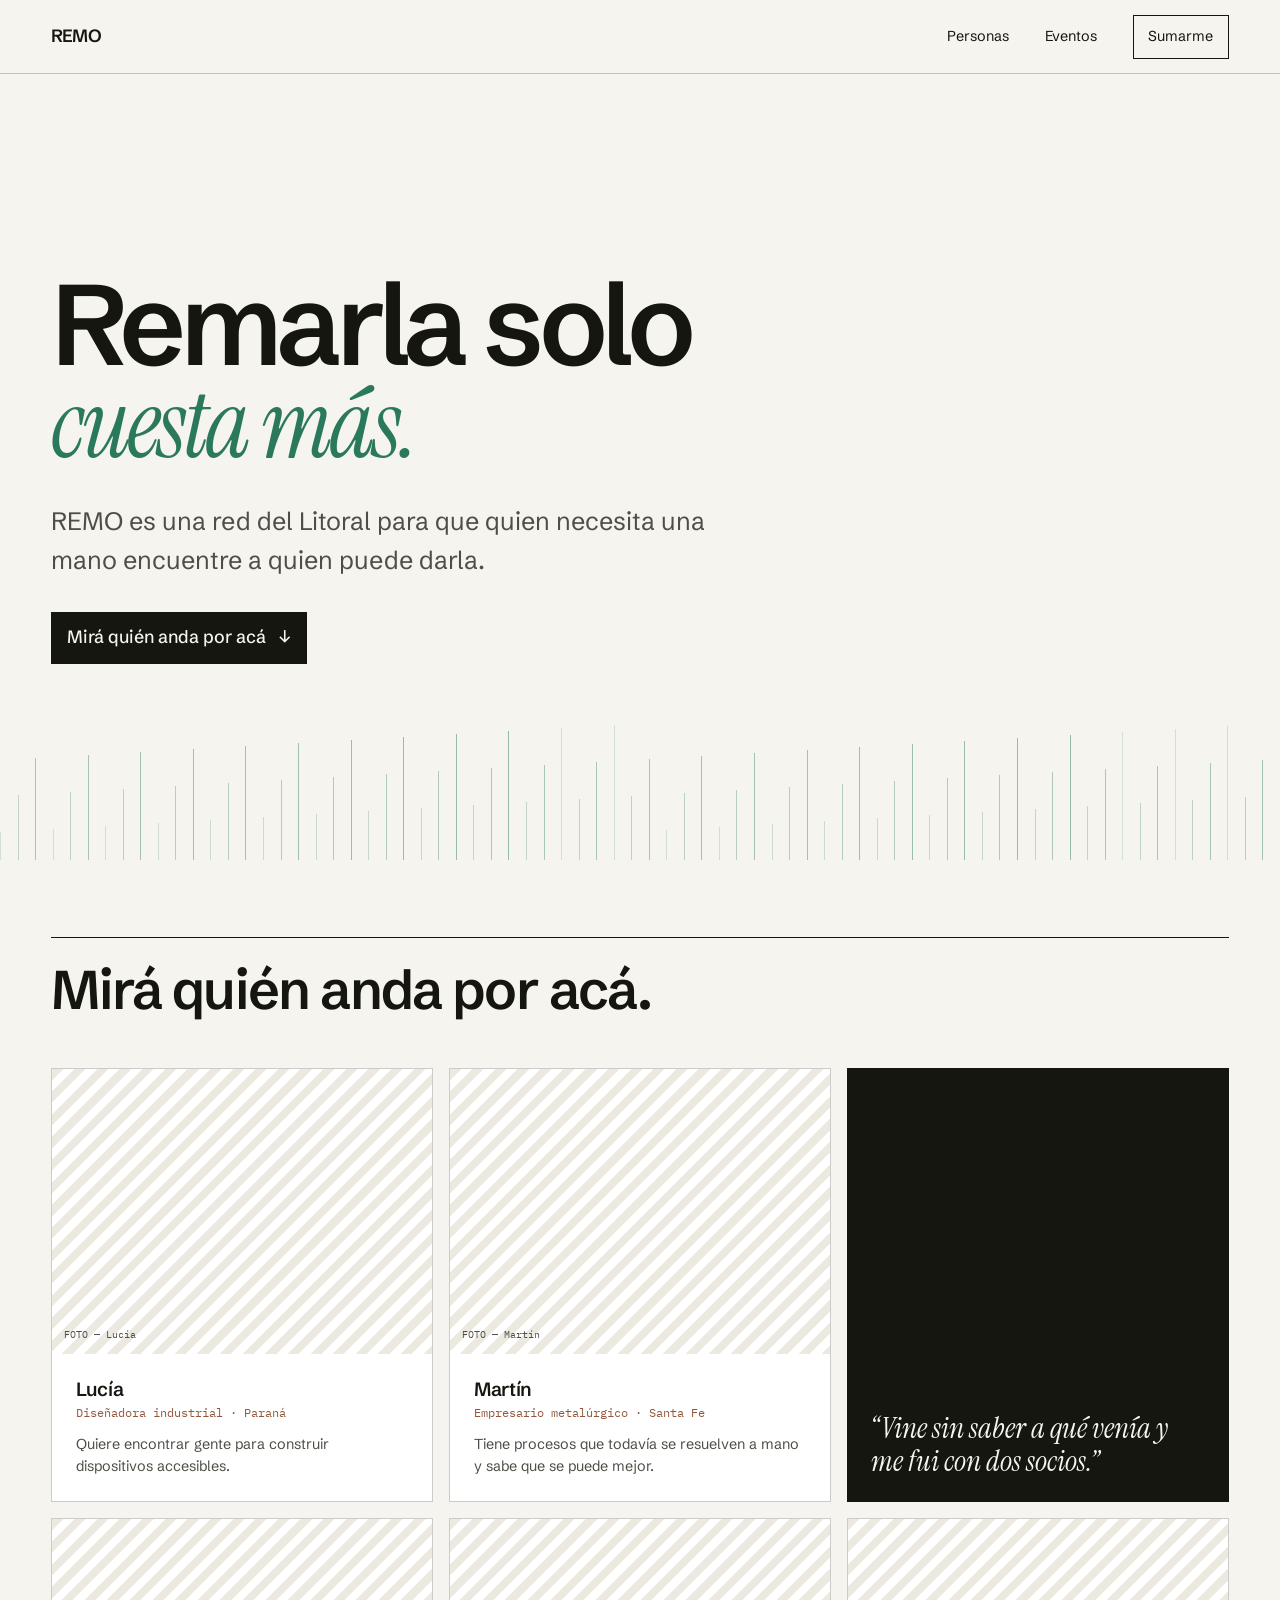
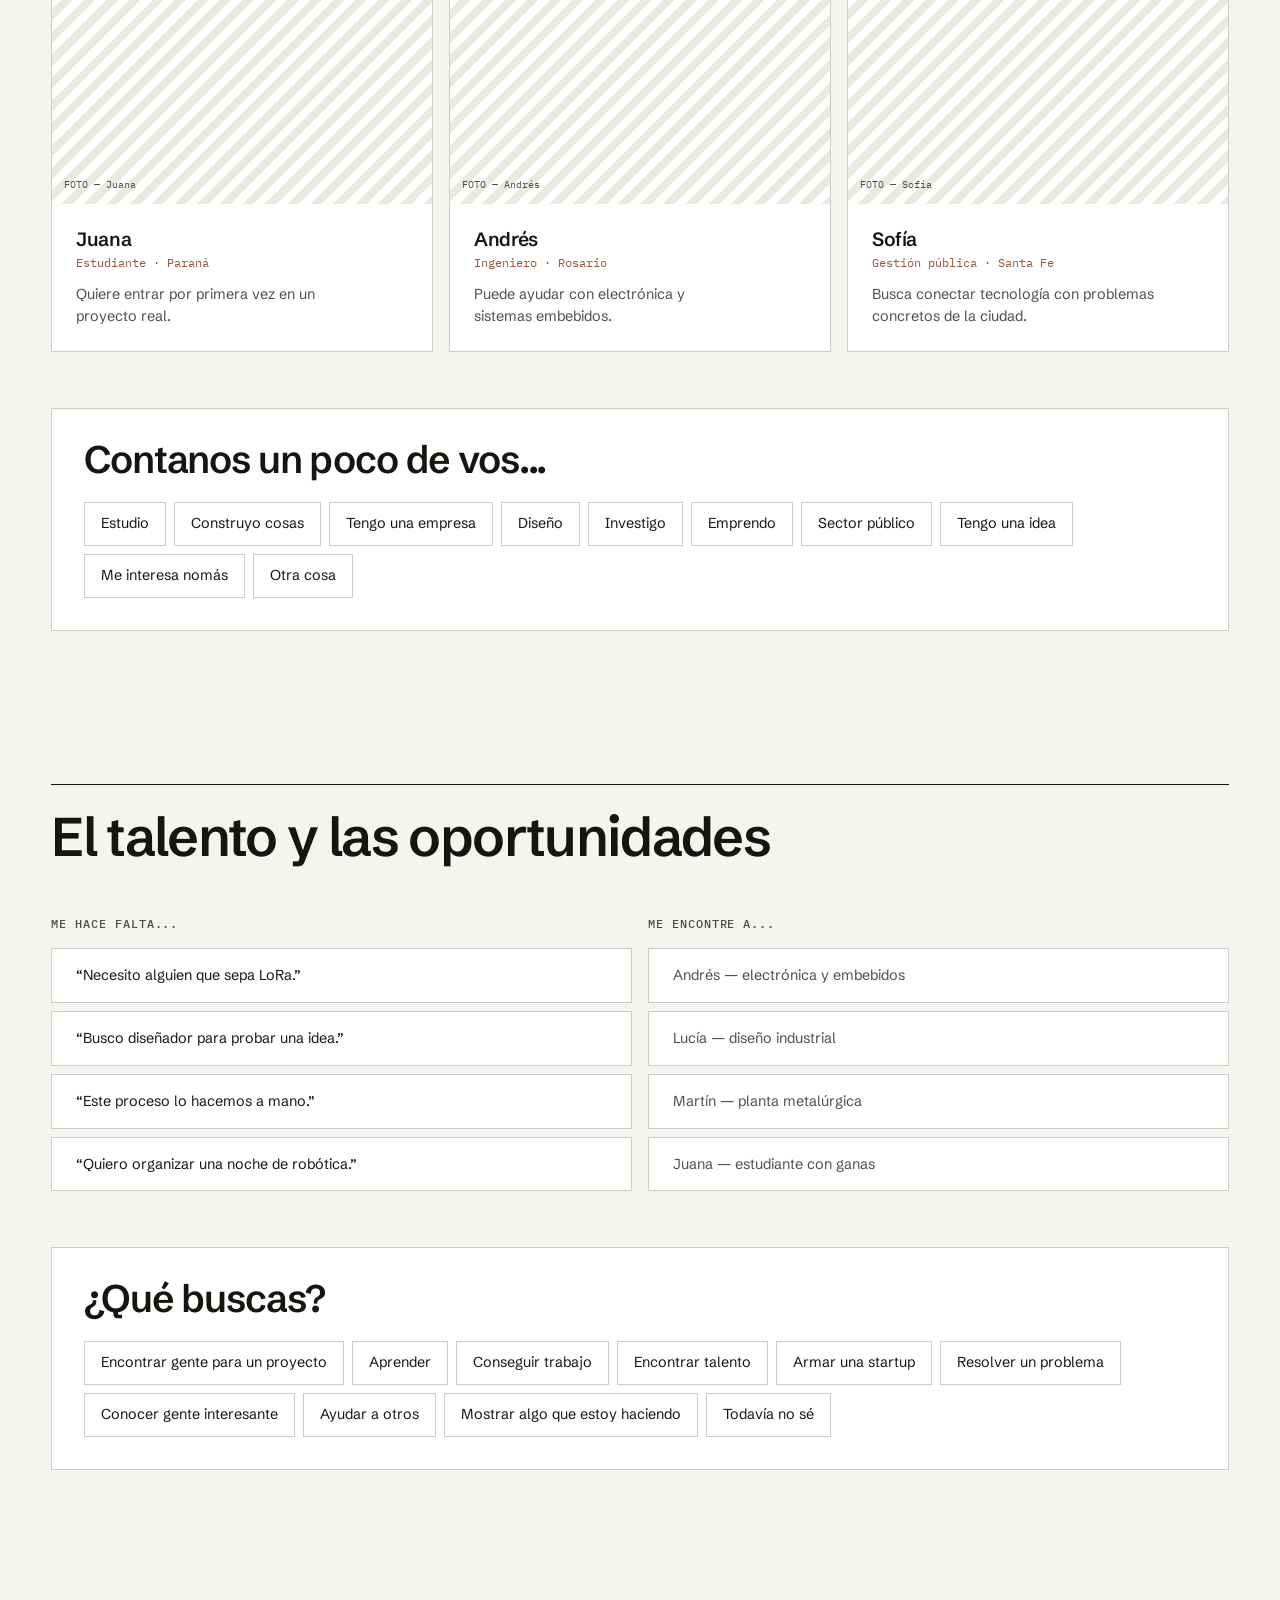
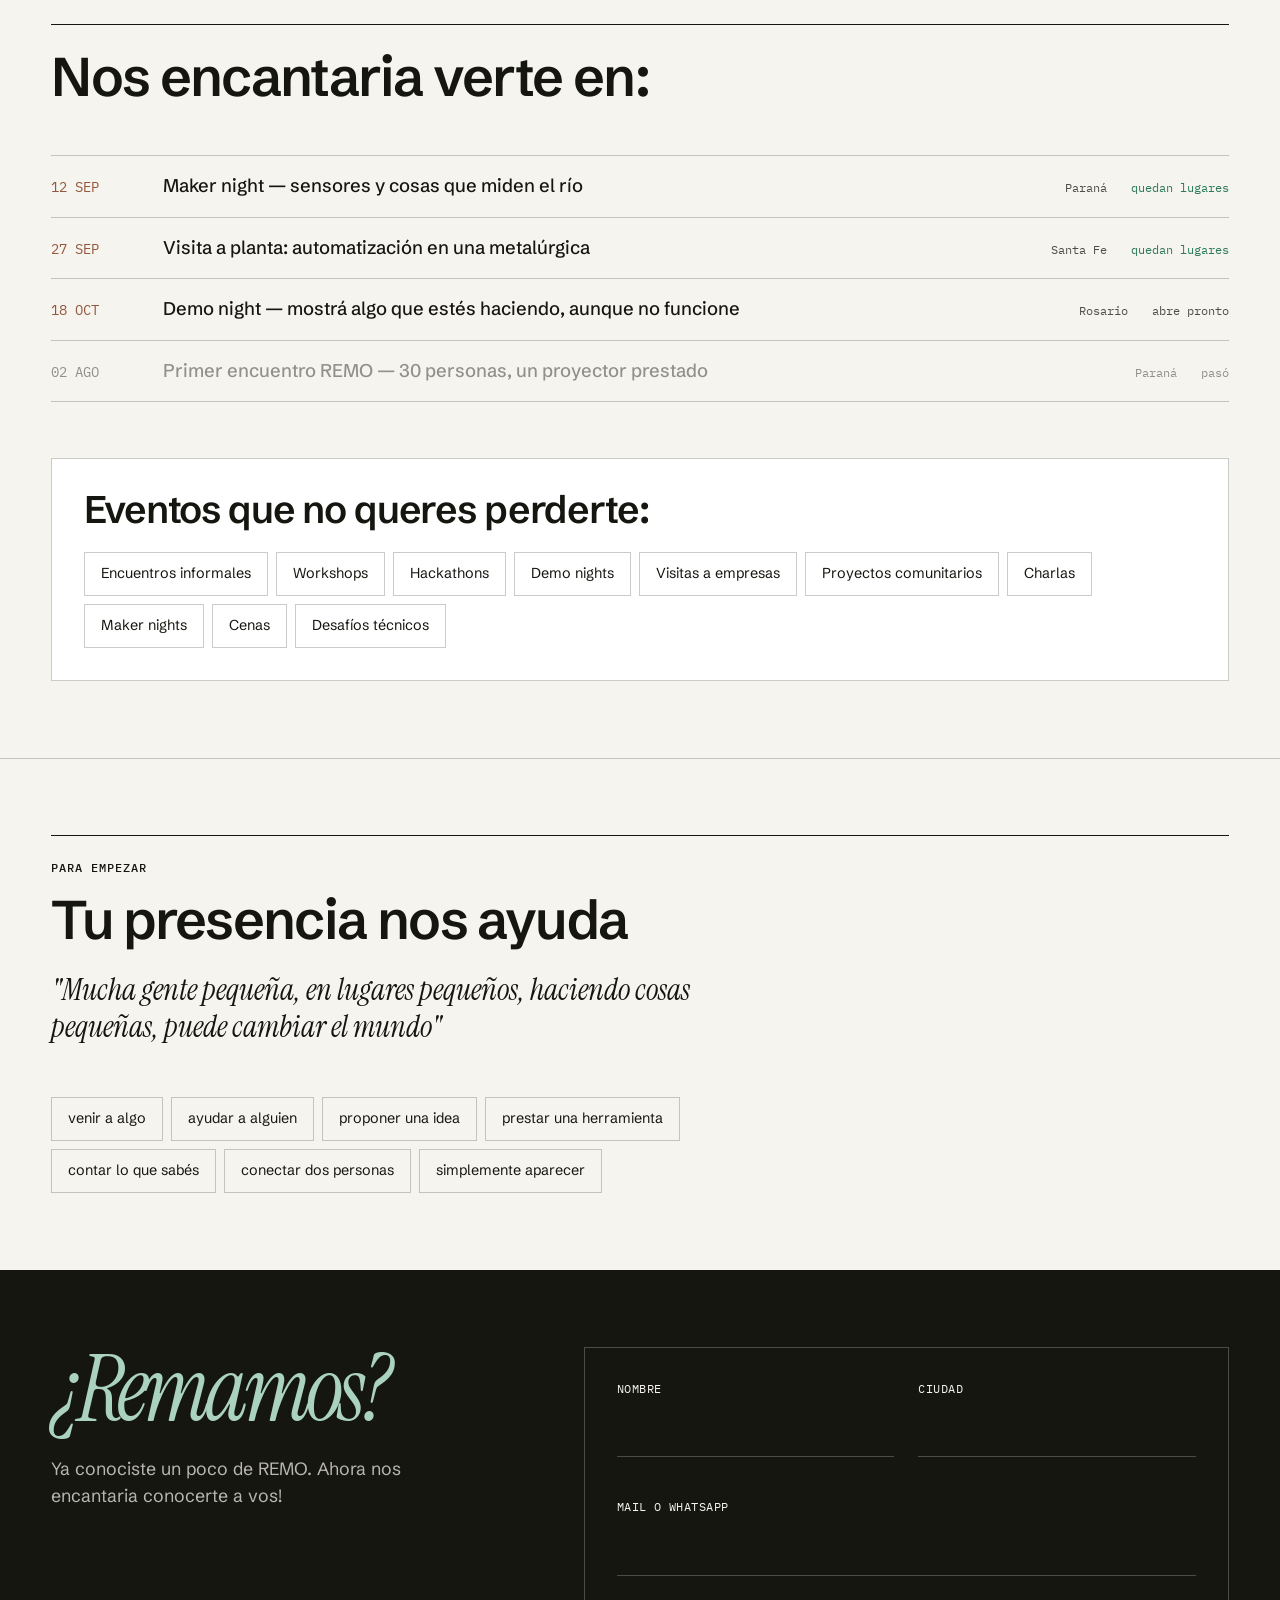
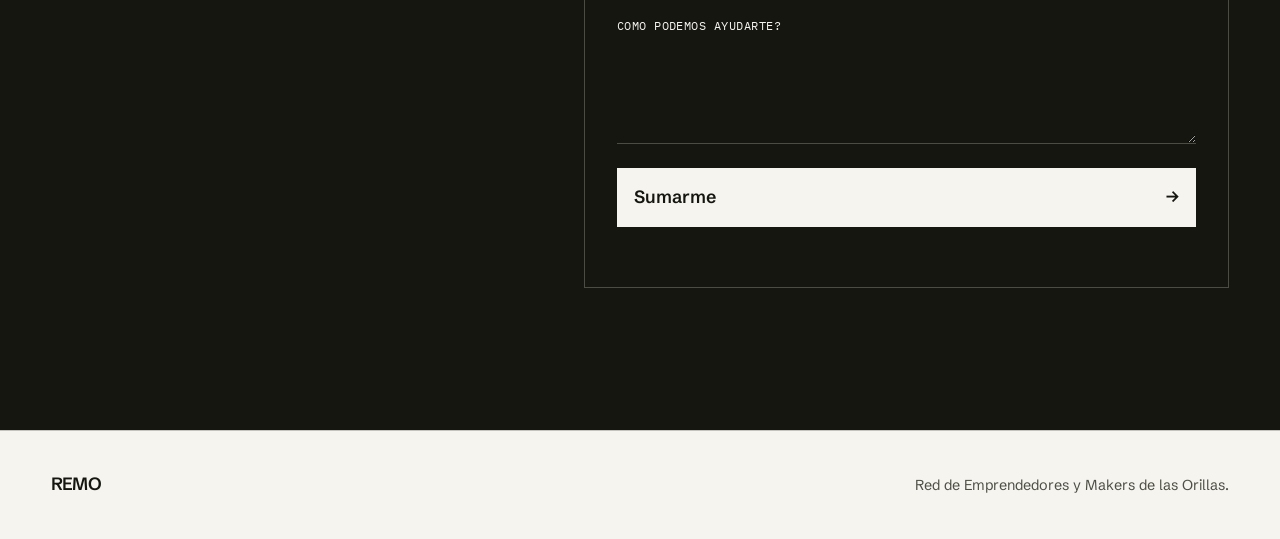
==== index.html @ 34d1a9e5 "Initial commit" ====
<!doctype html>
<html lang="es">
  <head>
    <meta charset="UTF-8" />
    <meta name="viewport" content="width=device-width, initial-scale=1.0" />
    <meta
      name="description"
      content="REMO es una red del Litoral para que quien necesita una mano encuentre a quien puede darla."
    />
    <meta name="theme-color" content="#f6f4ef" />
    <title>REMO — Red de Emprendedores y Makers de las Orillas</title>
    <link rel="icon" href="data:image/svg+xml,%3Csvg xmlns='http://www.w3.org/2000/svg' viewBox='0 0 64 64'%3E%3Crect width='64' height='64' fill='%2315160f'/%3E%3Cpath d='M18 49V15h15c9 0 14 5 14 13 0 6-3 10-8 12l9 9H37l-8-8h-2v8H18Zm9-17h6c3 0 5-2 5-5s-2-4-5-4h-6v9Z' fill='%23f6f4ef'/%3E%3C/svg%3E" />
    <link rel="preconnect" href="https://fonts.googleapis.com" />
    <link rel="preconnect" href="https://fonts.gstatic.com" crossorigin />
    <link
      href="https://fonts.googleapis.com/css2?family=IBM+Plex+Mono:wght@400;500&family=Instrument+Serif:ital@0;1&family=Schibsted+Grotesk:wght@400;500;600&display=swap"
      rel="stylesheet"
    />
    <link rel="stylesheet" href="assets/css/tokens.css" />
    <link rel="stylesheet" href="assets/css/base.css" />
    <link rel="stylesheet" href="assets/css/layout.css" />
    <link rel="stylesheet" href="assets/css/components.css" />
    <link rel="stylesheet" href="assets/css/sections.css" />
    <link rel="stylesheet" href="assets/css/responsive.css" />
    <link rel="stylesheet" href="assets/css/motion.css" />
  </head>
  <body>
    <a class="skip-link" href="#contenido">Saltar al contenido</a>

    <header class="site-header">
      <div class="header-inner shell">
        <a class="brand" href="#inicio" aria-label="REMO, volver al inicio">REMO</a>
        <button class="menu-toggle" type="button" aria-expanded="false" aria-controls="main-nav">
          Menú
        </button>
        <nav id="main-nav" class="main-nav" aria-label="Navegación principal">
          <a href="#personas">Personas</a>
          <a href="#eventos">Eventos</a>
          <a class="nav-cta" href="#sumarse">Sumarme</a>
        </nav>
      </div>
    </header>

    <main id="contenido">
      <section id="inicio" class="hero" data-section="Inicio">
        <div class="hero-current" aria-hidden="true" data-current-band></div>
        <div class="hero-inner shell">
          <div class="hero-copy">
            <h1 class="hero-title">
              <span>Remarla solo</span>
              <span class="hero-title-final">cuesta más.</span>
            </h1>
            <p class="hero-intro">
              REMO es una red del Litoral para que quien necesita una mano encuentre a quien puede darla.
            </p>
            <div class="hero-actions">
              <a class="primary-link" href="#personas">Mirá quién anda por acá <span aria-hidden="true">↓</span></a>
            </div>
          </div>
        </div>
      </section>

      <!--
        PLACEHOLDER: las personas de abajo son de muestra, tomadas del documento de
        concepto. Reemplazar por integrantes reales del grupo (nombre, oficio, ciudad,
        qué busca) y cambiar los marcadores "FOTO — …" por fotos reales.
      -->
      <section id="personas" class="section section-people" data-section="Personas">
        <div class="shell">
          <div class="section-heading section-heading-row">
            <h2>Mirá quién anda por acá.</h2>
          </div>

          <div class="people-grid">
            <article class="person-card">
              <div class="person-photo" aria-hidden="true"><span>FOTO — Lucía</span></div>
              <div class="person-body">
                <h3>Lucía</h3>
                <p class="person-role">Diseñadora industrial · Paraná</p>
                <p class="person-intent">Quiere encontrar gente para construir dispositivos accesibles.</p>
              </div>
            </article>

            <article class="person-card">
              <div class="person-photo" aria-hidden="true"><span>FOTO — Martín</span></div>
              <div class="person-body">
                <h3>Martín</h3>
                <p class="person-role">Empresario metalúrgico · Santa Fe</p>
                <p class="person-intent">Tiene procesos que todavía se resuelven a mano y sabe que se puede mejor.</p>
              </div>
            </article>

            <blockquote class="person-quote">
              <p>“Vine sin saber a qué venía y me fui con dos socios.”</p>
            </blockquote>

            <article class="person-card">
              <div class="person-photo" aria-hidden="true"><span>FOTO — Juana</span></div>
              <div class="person-body">
                <h3>Juana</h3>
                <p class="person-role">Estudiante · Paraná</p>
                <p class="person-intent">Quiere entrar por primera vez en un proyecto real.</p>
              </div>
            </article>

            <article class="person-card">
              <div class="person-photo" aria-hidden="true"><span>FOTO — Andrés</span></div>
              <div class="person-body">
                <h3>Andrés</h3>
                <p class="person-role">Ingeniero · Rosario</p>
                <p class="person-intent">Puede ayudar con electrónica y sistemas embebidos.</p>
              </div>
            </article>

            <article class="person-card">
              <div class="person-photo" aria-hidden="true"><span>FOTO — Sofía</span></div>
              <div class="person-body">
                <h3>Sofía</h3>
                <p class="person-role">Gestión pública · Santa Fe</p>
                <p class="person-intent">Busca conectar tecnología con problemas concretos de la ciudad.</p>
              </div>
            </article>
          </div>

          <div class="question-block">
            <h3>Contanos un poco de vos...</h3>
            <div class="chip-set" role="group" aria-label="¿Y vos, qué hacés?" data-chip-group="rol" data-mode="single">
              <button type="button" class="chip" data-chip="Estudio" aria-pressed="false">Estudio</button>
              <button type="button" class="chip" data-chip="Construyo cosas" aria-pressed="false">Construyo cosas</button>
              <button type="button" class="chip" data-chip="Tengo una empresa" aria-pressed="false">Tengo una empresa</button>
              <button type="button" class="chip" data-chip="Diseño" aria-pressed="false">Diseño</button>
              <button type="button" class="chip" data-chip="Investigo" aria-pressed="false">Investigo</button>
              <button type="button" class="chip" data-chip="Emprendo" aria-pressed="false">Emprendo</button>
              <button type="button" class="chip" data-chip="Sector público" aria-pressed="false">Sector público</button>
              <button type="button" class="chip" data-chip="Tengo una idea" aria-pressed="false">Tengo una idea</button>
              <button type="button" class="chip" data-chip="Me interesa nomás" aria-pressed="false">Me interesa nomás</button>
              <button type="button" class="chip" data-chip="Otra cosa" aria-pressed="false">Otra cosa</button>
            </div>
            <p class="question-echo" data-rol-echo aria-live="polite" hidden></p>
          </div>
        </div>
      </section>

      <section id="mecanismo" class="section section-mechanism" data-section="Mecanismo">
        <div class="shell">
          <div class="section-heading">
            <h2>El talento y las oportunidades</h2>
          </div>

          <div class="match-grid">
            <div class="match-column">
              <p class="eyebrow">Me hace falta...</p>
              <div class="match-list" role="group" aria-label="Lo que hace falta">
                <button
                  type="button"
                  class="match-need"
                  data-match="0"
                  aria-pressed="false"
                  data-outcome="Andrés ya montó una red LoRa en el campo de un amigo. Se conocieron en la segunda maker night."
                >“Necesito alguien que sepa LoRa.”</button>
                <button
                  type="button"
                  class="match-need"
                  data-match="1"
                  aria-pressed="false"
                  data-outcome="Dos semanas después había un prototipo impreso en 3D y una prueba con usuarios reales."
                >“Busco diseñador para probar una idea.”</button>
                <button
                  type="button"
                  class="match-need"
                  data-match="2"
                  aria-pressed="false"
                  data-outcome="Martín abrió la planta para que un grupo midiera el proceso. Salieron tres ideas, una está en marcha."
                >“Este proceso lo hacemos a mano.”</button>
                <button
                  type="button"
                  class="match-need"
                  data-match="3"
                  aria-pressed="false"
                  data-outcome="Juana la organizó. Vinieron 40 personas y un club de robótica prestó los kits."
                >“Quiero organizar una noche de robótica.”</button>
              </div>
            </div>

            <div class="match-column">
              <p class="eyebrow">Me encontre a...</p>
              <div class="match-list">
                <div class="match-have" data-have="0">Andrés — electrónica y embebidos</div>
                <div class="match-have" data-have="1">Lucía — diseño industrial</div>
                <div class="match-have" data-have="2">Martín — planta metalúrgica</div>
                <div class="match-have" data-have="3">Juana — estudiante con ganas</div>
              </div>
            </div>
          </div>

          <p class="match-outcome" data-match-outcome aria-live="polite" hidden></p>

          <div class="question-block">
            <h3>¿Qué buscas?</h3>
            <div class="chip-set" role="group" aria-label="¿Qué te gustaría que pase?" data-chip-group="busca" data-mode="multi" data-cap="2">
              <button type="button" class="chip" data-chip="Encontrar gente para un proyecto" aria-pressed="false">Encontrar gente para un proyecto</button>
              <button type="button" class="chip" data-chip="Aprender" aria-pressed="false">Aprender</button>
              <button type="button" class="chip" data-chip="Conseguir trabajo" aria-pressed="false">Conseguir trabajo</button>
              <button type="button" class="chip" data-chip="Encontrar talento" aria-pressed="false">Encontrar talento</button>
              <button type="button" class="chip" data-chip="Armar una startup" aria-pressed="false">Armar una startup</button>
              <button type="button" class="chip" data-chip="Resolver un problema" aria-pressed="false">Resolver un problema</button>
              <button type="button" class="chip" data-chip="Conocer gente interesante" aria-pressed="false">Conocer gente interesante</button>
              <button type="button" class="chip" data-chip="Ayudar a otros" aria-pressed="false">Ayudar a otros</button>
              <button type="button" class="chip" data-chip="Mostrar algo que estoy haciendo" aria-pressed="false">Mostrar algo que estoy haciendo</button>
              <button type="button" class="chip" data-chip="Todavía no sé" aria-pressed="false">Todavía no sé</button>
            </div>
          </div>
        </div>
      </section>


      <!--
        PLACEHOLDER: fechas, lugares y cupos de ejemplo. Actualizar con los encuentros
        reales antes de publicar.
      -->
      <section id="eventos" class="section section-events" data-section="Eventos">
        <div class="shell">
          <div class="section-heading">
            <h2>Nos encantaria verte en:</h2>
          </div>

          <ul class="event-list">
            <li class="event-row">
              <span class="event-date">12 SEP</span>
              <p class="event-title">Maker night — sensores y cosas que miden el río</p>
              <span class="event-place">Paraná</span>
              <span class="event-state">quedan lugares</span>
            </li>
            <li class="event-row">
              <span class="event-date">27 SEP</span>
              <p class="event-title">Visita a planta: automatización en una metalúrgica</p>
              <span class="event-place">Santa Fe</span>
              <span class="event-state">quedan lugares</span>
            </li>
            <li class="event-row">
              <span class="event-date">18 OCT</span>
              <p class="event-title">Demo night — mostrá algo que estés haciendo, aunque no funcione</p>
              <span class="event-place">Rosario</span>
              <span class="event-state event-state-soon">abre pronto</span>
            </li>
            <li class="event-row is-past">
              <span class="event-date">02 AGO</span>
              <p class="event-title">Primer encuentro REMO — 30 personas, un proyector prestado</p>
              <span class="event-place">Paraná</span>
              <span class="event-state">pasó</span>
            </li>
          </ul>

          <div class="question-block">
            <h3>Eventos que no queres perderte:</h3>
            <div class="chip-set" role="group" aria-label="¿A cuáles vendrías?" data-chip-group="eventos" data-mode="multi">
              <button type="button" class="chip" data-chip="Encuentros informales" aria-pressed="false">Encuentros informales</button>
              <button type="button" class="chip" data-chip="Workshops" aria-pressed="false">Workshops</button>
              <button type="button" class="chip" data-chip="Hackathons" aria-pressed="false">Hackathons</button>
              <button type="button" class="chip" data-chip="Demo nights" aria-pressed="false">Demo nights</button>
              <button type="button" class="chip" data-chip="Visitas a empresas" aria-pressed="false">Visitas a empresas</button>
              <button type="button" class="chip" data-chip="Proyectos comunitarios" aria-pressed="false">Proyectos comunitarios</button>
              <button type="button" class="chip" data-chip="Charlas" aria-pressed="false">Charlas</button>
              <button type="button" class="chip" data-chip="Maker nights" aria-pressed="false">Maker nights</button>
              <button type="button" class="chip" data-chip="Cenas" aria-pressed="false">Cenas</button>
              <button type="button" class="chip" data-chip="Desafíos técnicos" aria-pressed="false">Desafíos técnicos</button>
            </div>
          </div>
        </div>
      </section>

      <section id="participar" class="section section-participate" data-section="Participar">
        <div class="shell">
          <div class="section-heading">
            <p class="eyebrow">Para empezar</p>
            <h2>Tu presencia nos ayuda</h2>
            <p>"Mucha gente pequeña, en lugares pequeños, haciendo cosas pequeñas, puede cambiar el mundo"</p>
          </div>

          <div class="participate-grid">
            <div class="chip-set" role="group" aria-label="Qué podrías hacer" data-chip-group="gestos" data-mode="multi">
              <button type="button" class="chip" data-chip="venir a algo" aria-pressed="false">venir a algo</button>
              <button type="button" class="chip" data-chip="ayudar a alguien" aria-pressed="false">ayudar a alguien</button>
              <button type="button" class="chip" data-chip="proponer una idea" aria-pressed="false">proponer una idea</button>
              <button type="button" class="chip" data-chip="prestar una herramienta" aria-pressed="false">prestar una herramienta</button>
              <button type="button" class="chip" data-chip="contar lo que sabés" aria-pressed="false">contar lo que sabés</button>
              <button type="button" class="chip" data-chip="conectar dos personas" aria-pressed="false">conectar dos personas</button>
              <button type="button" class="chip" data-chip="simplemente aparecer" aria-pressed="false">simplemente aparecer</button>
            </div>
          </div>
        </div>
      </section>

      <section id="sumarse" class="section section-join section-dark" data-section="Sumarse">
        <div class="shell join-grid">
          <div class="join-heading">
            <h2>¿Remamos?</h2>
            <p>Ya conociste un poco de REMO. Ahora nos encantaria conocerte a vos!</p>
          </div>

          <div class="join-panel">
            <div class="answers-summary" data-summary hidden aria-label="Tus respuestas"></div>
            <form class="join-form" data-join-form novalidate>
              <div class="field-row">
                <label class="field">
                  <span>Nombre</span>
                  <input name="name" autocomplete="name" required />
                  <small data-error="name"></small>
                </label>
                <label class="field">
                  <span>Ciudad</span>
                  <input name="city" autocomplete="address-level2" required />
                  <small data-error="city"></small>
                </label>
              </div>
              <label class="field">
                <span>Mail o WhatsApp</span>
                <input name="contact" autocomplete="email" inputmode="email" required />
                <small data-error="contact"></small>
              </label>
              <label class="field">
                <span>como podemos ayudarte? <em></em></span>
                <textarea name="note" rows="3" maxlength="300"></textarea>
              </label>
              <button class="submit-button" type="submit" data-submit>
                <span data-submit-label>Sumarme</span>
                <span aria-hidden="true">→</span>
              </button>
              <p class="form-status" data-form-status aria-live="polite"></p>

              <!--
                PLACEHOLDER: el envío todavía no está conectado. La lógica está en
                enviarInscripcion() dentro de assets/js/interactions.js.
                Cuando conectes el backend, borrá este <p> de acá y el de la confirmación.
              -->
        
        </div>
      </section>
    </main>

    <footer class="site-footer">
      <div class="shell footer-inner">
        <a class="brand" href="#inicio">REMO</a>
        <p>Red de Emprendedores y Makers de las Orillas.</p>
      </div>
    </footer>

    <script type="module" src="assets/js/main.js"></script>
  </body>
</html>
---- assets/css/tokens.css ----
:root {
  --paper: #f6f4ef;
  --paper-soft: #ece9e1;
  --ink: #15160f;
  --ink-soft: #4d4f46;
  --current: oklch(52% 0.09 165);
  --current-light: oklch(83% 0.05 165);
  --bank: oklch(52% 0.09 45);
  --bank-light: oklch(85% 0.05 45);
  --line: color-mix(in oklab, var(--ink) 22%, transparent);
  --line-on-dark: color-mix(in oklab, var(--paper) 24%, transparent);
  --font-sans: "Schibsted Grotesk", Arial, sans-serif;
  --font-serif: "Instrument Serif", Georgia, serif;
  --font-mono: "IBM Plex Mono", "Courier New", monospace;
  --text-xs: clamp(0.68rem, 0.66rem + 0.1vw, 0.75rem);
  --text-sm: clamp(0.82rem, 0.78rem + 0.15vw, 0.94rem);
  --text-body: clamp(1rem, 0.95rem + 0.2vw, 1.14rem);
  --text-lead: clamp(1.2rem, 1.05rem + 0.65vw, 1.7rem);
  --text-h2: clamp(2.4rem, 1.7rem + 3.4vw, 5.7rem);
  --text-display: clamp(3.35rem, 1.7rem + 6.8vw, 9rem);
  --space-1: 0.5rem;
  --space-2: 0.75rem;
  --space-3: 1rem;
  --space-4: 1.5rem;
  --space-5: 2rem;
  --space-6: 3rem;
  --space-7: 5rem;
  --space-8: 8rem;
  --space-9: 12rem;
  --shell: 1440px;
  --gutter: clamp(1.2rem, 4vw, 5rem);
  --ease-out: cubic-bezier(0.16, 1, 0.3, 1);
  --header-height: 74px;
}
---- assets/css/base.css ----
*,
*::before,
*::after {
  box-sizing: border-box;
}

html {
  color-scheme: light;
  scroll-behavior: smooth;
  scroll-padding-top: calc(var(--header-height) + 1rem);
}

body {
  margin: 0;
  overflow-x: hidden;
  background: var(--paper);
  color: var(--ink);
  font-family: var(--font-sans);
  font-size: var(--text-body);
  line-height: 1.55;
  text-rendering: optimizeLegibility;
  text-wrap: pretty;
  -webkit-font-smoothing: antialiased;
}

body.menu-open {
  overflow: hidden;
}

h1,
h2,
h3,
p,
blockquote,
figure,
fieldset {
  margin-top: 0;
}

h1,
h2,
h3 {
  margin-bottom: 0;
  font-weight: 600;
  line-height: 0.95;
  letter-spacing: -0.055em;
}

h2 {
  font-size: var(--text-h2);
}

a {
  color: inherit;
  text-decoration-thickness: 1px;
  text-underline-offset: 0.25em;
}

button,
input,
textarea {
  border-radius: 0;
  color: inherit;
  font: inherit;
}

button {
  cursor: pointer;
}

button:focus-visible,
a:focus-visible,
input:focus-visible,
textarea:focus-visible {
  outline: 3px solid var(--bank);
  outline-offset: 3px;
}

img,
svg {
  display: block;
  max-width: 100%;
}

::selection {
  background: var(--current);
  color: var(--paper);
}

.sr-only {
  position: absolute !important;
  width: 1px !important;
  height: 1px !important;
  padding: 0 !important;
  margin: -1px !important;
  overflow: hidden !important;
  clip: rect(0, 0, 0, 0) !important;
  white-space: nowrap !important;
  border: 0 !important;
}

.skip-link {
  position: fixed;
  z-index: 1000;
  top: 0.75rem;
  left: 0.75rem;
  padding: 0.65rem 1rem;
  transform: translateY(-180%);
  background: var(--paper);
  border: 1px solid var(--ink);
  color: var(--ink);
}

.skip-link:focus {
  transform: translateY(0);
}

[hidden] {
  display: none !important;
}
---- assets/css/layout.css ----
.shell {
  width: min(100%, var(--shell));
  margin-inline: auto;
  padding-inline: var(--gutter);
}

.section {
  position: relative;
  padding-block: clamp(3.5rem, 6vw, 6rem);
}

.section-dark {
  background: var(--ink);
  color: var(--paper);
}

.section-heading {
  margin-bottom: clamp(2rem, 4vw, 3.5rem);
}

/* Una regla arriba de cada título: es lo que separa una sección de la otra
   ahora que el texto es más corto y hay menos densidad para hacerlo sola. */
.section-people .section-heading,
.section-mechanism .section-heading,
.section-events .section-heading,
.section-participate .section-heading {
  padding-top: var(--space-4);
  border-top: 1px solid var(--ink);
}

.section-heading h2 {
  max-width: 24ch;
  font-size: clamp(2rem, 1.4rem + 2.6vw, 3.4rem);
  line-height: 1.02;
  letter-spacing: -0.03em;
  text-wrap: balance;
}

.section-heading > p:last-child:not(.eyebrow) {
  max-width: 60ch;
  margin: var(--space-4) 0 0;
  color: var(--ink-soft);
}

.eyebrow {
  margin-bottom: var(--space-3);
  font-family: var(--font-mono);
  font-size: var(--text-xs);
  font-weight: 500;
  letter-spacing: 0.08em;
  line-height: 1.35;
  text-transform: uppercase;
}

.serif-note {
  font-family: var(--font-serif);
  font-size: clamp(1.8rem, 1.35rem + 1.4vw, 3rem);
  font-style: italic;
  line-height: 1.05;
}
---- assets/css/components.css ----
.site-header {
  position: fixed;
  z-index: 100;
  top: 0;
  left: 0;
  width: 100%;
  height: var(--header-height);
  background: color-mix(in srgb, var(--paper) 94%, transparent);
  border-bottom: 1px solid var(--line);
  backdrop-filter: blur(8px);
}

.header-inner {
  display: flex;
  height: 100%;
  align-items: center;
  justify-content: space-between;
}

.brand {
  display: inline-flex;
  min-height: 44px;
  align-items: center;
  font-weight: 600;
  letter-spacing: -0.05em;
  line-height: 1;
  text-decoration: none;
}

.main-nav {
  display: flex;
  align-items: center;
  gap: clamp(1.1rem, 2.8vw, 3rem);
  font-size: var(--text-sm);
}

.main-nav a {
  min-height: 44px;
  display: inline-flex;
  align-items: center;
  text-decoration: none;
}

.main-nav a:hover {
  text-decoration: underline;
}

.nav-cta {
  padding-inline: 0.9rem;
  border: 1px solid var(--ink);
}

.menu-toggle {
  display: none;
  min-width: 44px;
  min-height: 44px;
  padding: 0;
  align-items: center;
  justify-content: flex-end;
  background: transparent;
  border: 0;
  font-family: var(--font-mono);
  font-size: var(--text-xs);
  text-transform: uppercase;
}

.primary-link,
.text-link {
  display: inline-flex;
  min-height: 48px;
  align-items: center;
  gap: 0.8rem;
  font-weight: 500;
}

.primary-link {
  padding: 0.75rem 1rem;
  background: var(--ink);
  color: var(--paper);
  text-decoration: none;
}

.primary-link:hover {
  background: var(--current);
}

.text-link {
  margin-top: var(--space-5);
  font-family: var(--font-mono);
  font-size: var(--text-xs);
  text-transform: uppercase;
}

.field-row {
  display: grid;
  grid-template-columns: 1fr 1fr;
  gap: var(--space-4);
}

.field {
  display: grid;
  gap: 0.45rem;
  margin-bottom: var(--space-4);
  font-family: var(--font-mono);
  font-size: var(--text-xs);
  letter-spacing: 0.04em;
  text-transform: uppercase;
}

.field em {
  color: color-mix(in srgb, var(--paper) 55%, transparent);
  font-style: normal;
}

.field input,
.field textarea {
  width: 100%;
  min-height: 52px;
  padding: 0.75rem 0;
  resize: vertical;
  background: transparent;
  border: 0;
  border-bottom: 1px solid var(--line-on-dark);
  color: var(--paper);
  font-family: var(--font-sans);
  font-size: var(--text-body);
  line-height: 1.45;
  text-transform: none;
}

.field textarea {
  min-height: 92px;
}

.field input:focus,
.field textarea:focus {
  border-bottom-color: var(--current-light);
}

.field small {
  min-height: 1em;
  color: var(--bank-light);
  letter-spacing: 0;
  text-transform: none;
}

.submit-button {
  display: flex;
  width: 100%;
  min-height: 58px;
  align-items: center;
  justify-content: space-between;
  margin-top: var(--space-3);
  padding: 0.9rem 1rem;
  background: var(--paper);
  border: 1px solid var(--paper);
  color: var(--ink);
  font-weight: 600;
}

.submit-button:hover {
  background: var(--current-light);
  border-color: var(--current-light);
}

.privacy-note,
.form-status {
  font-size: var(--text-xs);
}

.privacy-note {
  margin: var(--space-3) 0 0;
  color: color-mix(in srgb, var(--paper) 64%, transparent);
}

.form-status {
  min-height: 1.4em;
  margin: var(--space-2) 0 0;
  color: var(--bank-light);
}

/* PLACEHOLDER: se va junto con enviarInscripcion() cuando haya backend. */
.pending-note {
  margin: var(--space-4) 0 0;
  padding: 0.6rem 0.75rem;
  border: 1px dashed var(--line-on-dark);
  color: color-mix(in srgb, var(--paper) 60%, transparent);
  font-family: var(--font-mono);
  font-size: var(--text-xs);
  line-height: 1.45;
}

.join-done-title {
  margin: 0;
  color: var(--current-light);
  font-family: var(--font-serif);
  font-size: clamp(1.9rem, 1.4rem + 2vw, 2.9rem);
  font-style: italic;
  line-height: 1.1;
}

.join-done-note {
  max-width: 34ch;
  margin: var(--space-3) 0 0;
  color: color-mix(in srgb, var(--paper) 72%, transparent);
}

.join-done:focus {
  outline: none;
}

/* Chips de las preguntas */
.chip-set {
  display: flex;
  flex-wrap: wrap;
  gap: var(--space-1);
}

.chip {
  min-height: 44px;
  padding: 0.65rem 1rem;
  background: transparent;
  border: 1px solid var(--line);
  color: var(--ink);
  font-size: var(--text-sm);
  line-height: 1.2;
  text-align: left;
  transition: background-color 160ms ease-out, color 160ms ease-out, border-color 160ms ease-out;
}

.chip[aria-pressed="true"] {
  background: var(--current);
  border-color: var(--current);
  color: var(--paper);
}

.chip[aria-disabled="true"] {
  opacity: 0.45;
}

.question-block {
  margin-top: clamp(2.5rem, 5vw, 3.5rem);
  padding: clamp(1.5rem, 3vw, 2rem);
  background: #fff;
  border: 1px solid var(--line);
}

.question-step {
  margin-bottom: var(--space-1);
  color: var(--bank);
}

.question-block h3 {
  margin-bottom: var(--space-4);
  font-size: clamp(1.6rem, 1.2rem + 1.6vw, 2.4rem);
  letter-spacing: -0.03em;
}

.question-block h3:has(+ .question-hint) {
  margin-bottom: 0;
}

.question-hint {
  margin: var(--space-1) 0 var(--space-4);
  color: var(--ink-soft);
  font-size: var(--text-sm);
}

.question-echo {
  margin: var(--space-4) 0 0;
  color: var(--current);
  font-family: var(--font-serif);
  font-size: clamp(1.25rem, 1.05rem + 0.7vw, 1.6rem);
  font-style: italic;
}

.mono-note {
  margin: 0;
  color: var(--ink-soft);
  font-family: var(--font-mono);
  font-size: var(--text-xs);
}
---- assets/css/sections.css ----
/* Hero */
.hero {
  position: relative;
  display: grid;
  min-height: clamp(680px, 92svh, 920px);
  align-items: center;
  overflow: hidden;
  padding-block: calc(var(--header-height) + var(--space-5)) var(--space-5);
}

.hero-inner {
  position: relative;
  z-index: 1;
  display: grid;
  min-height: calc(clamp(680px, 92svh, 920px) - var(--header-height) - var(--space-5));
  align-content: center;
}

.hero-location {
  position: absolute;
  top: 0;
  left: var(--gutter);
  color: var(--bank);
}

.hero-copy {
  width: min(100%, 1120px);
}

.hero-title {
  font-size: var(--text-display);
}

.hero-title span {
  display: block;
}

.hero-title-final {
  color: var(--current);
  font-family: var(--font-serif);
  font-size: 0.84em;
  font-style: italic;
  font-weight: 400;
  letter-spacing: -0.035em;
}

.hero-intro {
  width: min(100%, 48ch);
  margin: var(--space-5) 0 0;
  color: var(--ink-soft);
  font-size: var(--text-lead);
}

.hero-actions {
  display: flex;
  gap: var(--space-4);
  align-items: center;
  margin-top: var(--space-5);
}

.hero-status {
  margin: 0;
  color: var(--bank);
  font-family: var(--font-mono);
  font-size: var(--text-xs);
  text-transform: uppercase;
}

.hero-current {
  position: absolute;
  inset: 0;
  overflow: hidden;
  pointer-events: none;
}

.current-stroke {
  position: absolute;
  bottom: 0;
  width: 1px;
  height: var(--stroke-height, 100px);
  background: var(--current);
  opacity: var(--stroke-opacity, 0.4);
}

/* Personas */
.section-heading-row {
  display: flex;
  flex-wrap: wrap;
  gap: var(--space-3) var(--space-4);
  align-items: baseline;
  justify-content: space-between;
}

.section-heading-row > p:last-child:not(.eyebrow) {
  margin: 0;
}

.section-heading-row h2 {
  max-width: 22ch;
}

.people-grid {
  display: grid;
  grid-template-columns: repeat(auto-fit, minmax(min(100%, 340px), 1fr));
  gap: var(--space-3);
}

.person-card {
  background: #fff;
  border: 1px solid var(--line);
}

.person-photo {
  display: flex;
  aspect-ratio: 4 / 3;
  align-items: flex-end;
  padding: var(--space-2);
  background: repeating-linear-gradient(135deg, var(--paper-soft) 0 8px, #fff 8px 16px);
}

.person-photo span {
  color: var(--ink-soft);
  font-family: var(--font-mono);
  font-size: 0.625rem;
}

.person-body {
  padding: var(--space-4);
}

.person-body h3 {
  margin-bottom: 0.15rem;
  font-size: 1.2rem;
  letter-spacing: -0.02em;
  line-height: 1.2;
}

.person-role {
  margin: 0 0 var(--space-2);
  color: var(--bank);
  font-family: var(--font-mono);
  font-size: var(--text-xs);
}

.person-intent {
  margin: 0;
  color: var(--ink-soft);
  font-size: var(--text-sm);
  line-height: 1.5;
}

.person-quote {
  display: flex;
  min-height: 220px;
  align-items: flex-end;
  margin: 0;
  padding: var(--space-4);
  background: var(--ink);
  color: var(--paper);
}

.person-quote p {
  margin: 0;
  font-family: var(--font-serif);
  font-size: clamp(1.5rem, 1.2rem + 1vw, 1.8rem);
  font-style: italic;
  line-height: 1.15;
}

/* Cruce */
.section-cross {
  background: var(--paper-soft);
}

.cross-board {
  display: grid;
  grid-template-columns: minmax(0, 1fr) minmax(100px, 0.28fr) minmax(0, 1fr);
  gap: var(--space-4);
  align-items: center;
}

.cross-side {
  display: grid;
  gap: var(--space-3);
  color: var(--bank);
  font-family: var(--font-mono);
  font-size: var(--text-xs);
  font-weight: 500;
  letter-spacing: 0.08em;
  text-transform: uppercase;
}

.cross-side textarea {
  width: 100%;
  min-height: 190px;
  padding: var(--space-4);
  resize: vertical;
  background: var(--paper);
  border: 1px solid var(--line);
  color: var(--ink);
  font-family: var(--font-sans);
  font-size: clamp(1.1rem, 0.98rem + 0.45vw, 1.45rem);
  letter-spacing: normal;
  line-height: 1.4;
  text-transform: none;
  transition: border-color 180ms ease, background-color 180ms ease;
}

.cross-side textarea::placeholder {
  color: color-mix(in srgb, var(--ink-soft) 70%, transparent);
}

.cross-side textarea:focus {
  background: var(--paper);
  border-color: var(--current);
}

.cross-board.has-bring .cross-side:first-child textarea,
.cross-board.has-need .cross-side:last-child textarea {
  background: color-mix(in srgb, var(--current-light) 58%, var(--paper));
  border-color: var(--current);
}

.cross-bridge {
  display: grid;
  gap: var(--space-2);
  align-items: center;
  text-align: center;
}

.cross-bridge svg {
  width: 100%;
  height: 60px;
  overflow: visible;
}

.cross-bridge path {
  fill: none;
  stroke: var(--current);
  stroke-dasharray: 1;
  stroke-dashoffset: 1;
  stroke-width: 1.5;
  vector-effect: non-scaling-stroke;
}

.cross-board.is-complete .cross-bridge path {
  stroke-dashoffset: 0;
}

.cross-bridge span {
  color: var(--ink-soft);
  font-family: var(--font-mono);
  font-size: 0.62rem;
  text-transform: uppercase;
}

/* Mecanismo */
.match-grid {
  display: grid;
  grid-template-columns: repeat(auto-fit, minmax(280px, 1fr));
  gap: var(--space-3);
}

.match-column .eyebrow {
  color: var(--ink-soft);
}

.match-list {
  display: grid;
  gap: var(--space-1);
}

.match-need,
.match-have {
  padding: var(--space-3) var(--space-4);
  background: #fff;
  border: 1px solid var(--line);
  font-size: var(--text-sm);
  line-height: 1.45;
  text-align: left;
  transition: background-color 200ms ease-out, color 200ms ease-out,
    border-color 200ms ease-out, transform 300ms var(--ease-out);
}

.match-need[aria-pressed="true"] {
  background: var(--ink);
  border-color: var(--ink);
  color: var(--paper);
  transform: translateX(10px);
}

.match-have {
  color: var(--ink-soft);
}

.match-have.is-active {
  border-color: var(--current);
  color: var(--current);
  transform: translateX(-10px);
}

.match-outcome {
  max-width: 60ch;
  margin: var(--space-4) 0 0;
  padding-left: var(--space-3);
  border-left: 2px solid var(--current);
  font-size: var(--text-sm);
  line-height: 1.55;
}

.flow-steps {
  display: grid;
  grid-template-columns: repeat(auto-fit, minmax(170px, 1fr));
  gap: var(--space-1);
  margin: clamp(2.5rem, 5vw, 3.5rem) 0 0;
  padding: 0;
  list-style: none;
}

.flow-step {
  padding: var(--space-4);
  background: #fff;
  border: 1px solid var(--line);
}

.flow-step p {
  margin: 0;
  font-size: var(--text-sm);
  font-weight: 500;
}

.flow-number {
  display: block;
  margin-bottom: 0.4rem;
  color: var(--bank);
  font-family: var(--font-mono);
  font-size: 0.7rem;
}

.flow-step-final {
  background: var(--ink);
  border-color: var(--ink);
  color: var(--paper);
}

.flow-step-final .flow-number {
  color: var(--bank-light);
}

/* Visión */
.vision-eyebrow {
  color: var(--bank-light);
}

.vision-claim {
  max-width: 24ch;
  margin: 0;
  font-family: var(--font-serif);
  font-size: clamp(2.2rem, 1.4rem + 4vw, 4.75rem);
  line-height: 1.04;
}

.vision-grid {
  display: grid;
  grid-template-columns: repeat(auto-fit, minmax(300px, 1fr));
  gap: clamp(2rem, 5vw, 3rem);
  margin-top: clamp(2.5rem, 5vw, 3.5rem);
}

.vision-words {
  display: grid;
  gap: 0.25rem;
  margin: 0;
  padding: 0;
  font-size: clamp(1.5rem, 1.1rem + 1.8vw, 2.4rem);
  font-weight: 500;
  letter-spacing: -0.02em;
  line-height: 1.15;
  list-style: none;
}

.vision-word-final {
  color: var(--bank-light);
}

.vision-copy {
  display: grid;
  gap: var(--space-4);
  align-content: start;
}

.vision-copy p {
  max-width: 40ch;
  margin: 0;
  color: color-mix(in srgb, var(--paper) 78%, transparent);
}

.vision-copy .serif-note {
  color: var(--paper);
  font-size: clamp(1.5rem, 1.2rem + 1vw, 1.9rem);
}

/* Eventos */
.event-list {
  margin: 0;
  padding: 0;
  list-style: none;
}

.event-row {
  display: flex;
  flex-wrap: wrap;
  min-height: 56px;
  gap: 0.5rem var(--space-4);
  align-items: baseline;
  padding-block: var(--space-3);
  border-bottom: 1px solid var(--line);
}

.event-row:first-child {
  border-top: 1px solid var(--line);
}

.event-date {
  flex: 0 0 5.5rem;
  color: var(--bank);
  font-family: var(--font-mono);
  font-size: var(--text-sm);
}

.event-title {
  flex: 1 1 260px;
  margin: 0;
  font-size: 1.15rem;
  font-weight: 500;
}

.event-place,
.event-state {
  font-family: var(--font-mono);
  font-size: var(--text-xs);
}

.event-place {
  color: var(--ink-soft);
}

.event-state {
  color: var(--current);
}

.event-state-soon {
  color: var(--ink-soft);
}

.event-row.is-past {
  color: color-mix(in srgb, var(--ink) 45%, var(--paper));
}

.event-row.is-past .event-date,
.event-row.is-past .event-place,
.event-row.is-past .event-state {
  color: inherit;
}

/* Participación */
.section-participate {
  border-top: 1px solid var(--line);
}

.section-participate .section-heading > p:last-child:not(.eyebrow) {
  max-width: 54ch;
}

.participate-grid {
  display: grid;
  grid-template-columns: repeat(auto-fit, minmax(min(100%, 320px), 1fr));
  gap: clamp(2.5rem, 6vw, 5rem);
  align-items: start;
}

.section-participate .chip-set {
  max-width: 780px;
}

/* La frase de la sección es una cita: le corresponde la voz serif. */
.section-participate .section-heading > p:last-child:not(.eyebrow) {
  max-width: 46ch;
  color: var(--ink);
  font-family: var(--font-serif);
  font-size: clamp(1.35rem, 1.1rem + 1vw, 1.85rem);
  font-style: italic;
  line-height: 1.25;
}

.lever {
  padding: var(--space-5);
  overflow: hidden;
  background: var(--paper);
  border: 1px solid var(--line);
}

.lever-block {
  transition: transform 400ms var(--ease-out);
}

.lever-label {
  margin: 0 0 var(--space-2);
  color: var(--bank);
  font-family: var(--font-mono);
  font-size: var(--text-xs);
}

.lever .serif-note {
  margin: 0;
  font-size: clamp(1.6rem, 1.2rem + 1.5vw, 2.4rem);
}

.lever-strokes {
  display: flex;
  height: 40px;
  align-items: flex-end;
  gap: 3px;
  margin-top: var(--space-4);
}

.lever-stroke {
  width: 5px;
  height: 20%;
  background: var(--line);
  transition: height 300ms var(--ease-out), background-color 300ms ease-out;
}

.lever-stroke.is-on {
  height: 100%;
  background: var(--current);
}

/* Cierre */
.section-join {
  min-height: 760px;
}

.join-grid {
  display: grid;
  grid-template-columns: 0.8fr 1.2fr;
  gap: clamp(3rem, 8vw, 8rem);
  align-items: start;
}

.join-heading h2 {
  margin: 0 0 var(--space-4);
  color: var(--current-light);
  font-family: var(--font-serif);
  font-size: clamp(5rem, 7vw, 8rem);
  font-style: italic;
  font-weight: 400;
}

.join-heading > p:last-child {
  max-width: 36ch;
  color: color-mix(in srgb, var(--paper) 72%, transparent);
}

.join-panel {
  padding: var(--space-5);
  border: 1px solid var(--line-on-dark);
}

.answers-summary {
  margin-bottom: var(--space-5);
  border-top: 1px solid var(--line-on-dark);
}

.summary-row {
  display: grid;
  grid-template-columns: 5.5rem 1fr;
  gap: var(--space-3);
  padding-block: 0.85rem;
  border-bottom: 1px solid var(--line-on-dark);
}

.summary-row > span:first-child {
  color: var(--current-light);
  font-family: var(--font-mono);
  font-size: var(--text-xs);
  text-transform: uppercase;
}

/* Pie */
.site-footer {
  padding-block: clamp(1.5rem, 2.5vw, 2.25rem);
  border-top: 1px solid var(--line);
}

.footer-inner {
  display: flex;
  flex-wrap: wrap;
  gap: var(--space-1) var(--space-4);
  align-items: baseline;
  justify-content: space-between;
}

.footer-inner p {
  margin: 0;
  color: var(--ink-soft);
  font-size: var(--text-sm);
}
---- assets/css/responsive.css ----
@media (max-width: 980px) {
  :root {
    --gutter: clamp(1.15rem, 3.5vw, 2.5rem);
  }

  .participate-grid,
  .join-grid {
    gap: var(--space-6);
  }
}

@media (max-width: 820px) {
  :root {
    --header-height: 62px;
    --gutter: 1.15rem;
    --text-h2: clamp(2.5rem, 10vw, 4rem);
  }

  .menu-toggle {
    display: inline-flex;
  }

  .main-nav {
    position: fixed;
    inset: var(--header-height) 0 auto;
    display: none;
    padding: 1rem var(--gutter) 1.25rem;
    align-items: stretch;
    background: var(--paper);
    border-bottom: 1px solid var(--ink);
    flex-direction: column;
    gap: 0;
    font-size: 1.15rem;
  }

  .main-nav.is-open {
    display: flex;
  }

  .main-nav a {
    min-height: 52px;
    border-bottom: 1px solid var(--line);
  }

  .nav-cta {
    padding: 0;
    border: 0;
  }

  .hero {
    min-height: max(650px, 92svh);
    padding-top: calc(var(--header-height) + var(--space-4));
  }

  .hero-inner {
    min-height: calc(max(650px, 92svh) - var(--header-height) - var(--space-4));
  }

  .hero-location {
    position: static;
    margin-bottom: var(--space-6);
  }

  .hero-title {
    font-size: clamp(3.8rem, 17vw, 6rem);
  }

  .hero-intro {
    font-size: 1.05rem;
  }

  .hero-actions {
    align-items: flex-start;
    flex-direction: column;
    gap: var(--space-3);
  }

  .cross-board {
    grid-template-columns: 1fr;
    gap: var(--space-3);
  }

  .cross-side textarea {
    min-height: 150px;
  }

  .cross-bridge {
    height: 64px;
  }

  .cross-bridge svg {
    width: 64px;
    height: 42px;
    margin-inline: auto;
    transform: rotate(90deg);
  }

  .participate-grid,
  .join-grid {
    grid-template-columns: 1fr;
  }

  .section-join {
    min-height: 0;
  }

  .join-heading h2 {
    font-size: clamp(4.5rem, 21vw, 7rem);
  }

  .join-panel {
    padding: 0;
    border: 0;
  }

  .field-row {
    grid-template-columns: 1fr;
    gap: 0;
  }

  .footer-inner {
    gap: var(--space-1);
  }
}

@media (max-width: 820px) {
  .person-quote {
    min-height: 0;
  }

  .match-need[aria-pressed="true"],
  .match-have.is-active {
    transform: none;
  }

  .event-date {
    flex: 0 0 4.5rem;
  }

  .event-title {
    flex: 1 1 100%;
    font-size: 1.05rem;
  }

  .lever {
    padding: var(--space-4);
  }
}

@media (max-width: 460px) {
  .hero-title {
    font-size: clamp(3.4rem, 16.5vw, 4.6rem);
  }

  .primary-link {
    width: 100%;
    justify-content: space-between;
  }

  .summary-row {
    grid-template-columns: 4.5rem 1fr;
  }
}

@media (hover: hover) and (pointer: fine) {
  .chip:hover {
    border-color: var(--current);
    color: var(--current);
  }

  .chip[aria-pressed="true"]:hover {
    color: var(--paper);
  }

  .match-need:hover {
    border-color: var(--current);
  }

  .event-row:not(.is-past):hover .event-title {
    color: var(--current);
  }
}
---- assets/css/motion.css ----
@keyframes settle-in {
  from { transform: translateY(14px); opacity: 0; }
  to { transform: translateY(0); opacity: 1; }
}

.motion-ready .hero-title {
  animation: settle-in 620ms var(--ease-out) both;
}

.motion-ready .hero-intro,
.motion-ready .hero-actions {
  animation: settle-in 520ms var(--ease-out) 120ms both;
}

.cross-bridge path {
  transition: stroke-dashoffset 520ms var(--ease-out);
}

@media (prefers-reduced-motion: reduce) {
  html {
    scroll-behavior: auto;
  }

  *,
  *::before,
  *::after {
    animation-duration: 0.01ms !important;
    animation-delay: 0ms !important;
    scroll-behavior: auto !important;
    transition-duration: 0.01ms !important;
  }
}
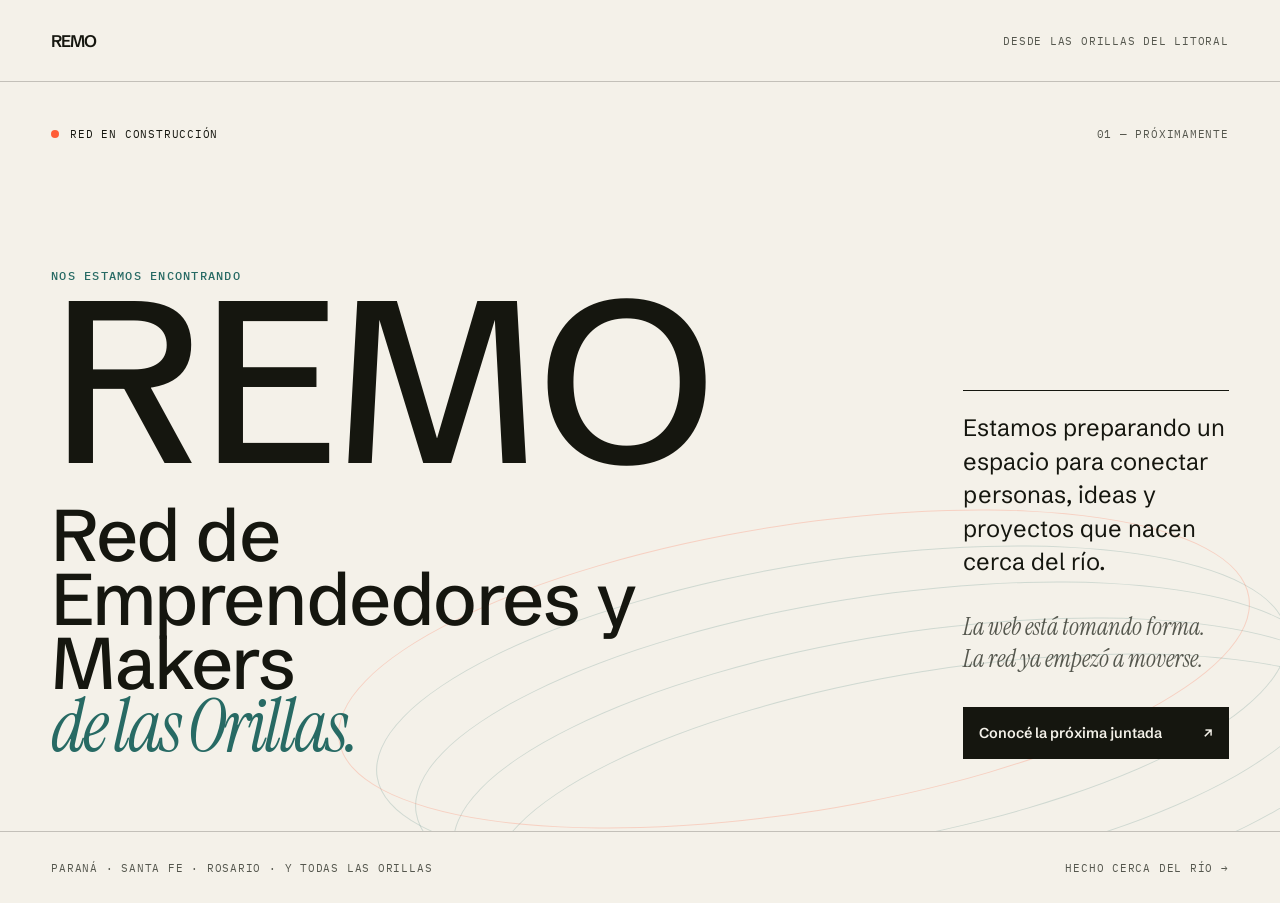
==== commit 19cdea1b: "Add REMO coming soon landing" ====
--- a/index.html
+++ b/index.html
@@ -5,346 +5,67 @@
     <meta name="viewport" content="width=device-width, initial-scale=1.0" />
     <meta
       name="description"
-      content="REMO es una red del Litoral para que quien necesita una mano encuentre a quien puede darla."
-    />
-    <meta name="theme-color" content="#f6f4ef" />
+      content="REMO — Red de Emprendedores y Makers de las Orillas. Muy pronto, un lugar para encontrarnos, construir y compartir." />
+    <meta name="theme-color" content="#f4f1e9" />
     <title>REMO — Red de Emprendedores y Makers de las Orillas</title>
     <link rel="icon" href="data:image/svg+xml,%3Csvg xmlns='http://www.w3.org/2000/svg' viewBox='0 0 64 64'%3E%3Crect width='64' height='64' fill='%2315160f'/%3E%3Cpath d='M18 49V15h15c9 0 14 5 14 13 0 6-3 10-8 12l9 9H37l-8-8h-2v8H18Zm9-17h6c3 0 5-2 5-5s-2-4-5-4h-6v9Z' fill='%23f6f4ef'/%3E%3C/svg%3E" />
     <link rel="preconnect" href="https://fonts.googleapis.com" />
     <link rel="preconnect" href="https://fonts.gstatic.com" crossorigin />
     <link
       href="https://fonts.googleapis.com/css2?family=IBM+Plex+Mono:wght@400;500&family=Instrument+Serif:ital@0;1&family=Schibsted+Grotesk:wght@400;500;600&display=swap"
-      rel="stylesheet"
-    />
-    <link rel="stylesheet" href="assets/css/tokens.css" />
-    <link rel="stylesheet" href="assets/css/base.css" />
-    <link rel="stylesheet" href="assets/css/layout.css" />
-    <link rel="stylesheet" href="assets/css/components.css" />
-    <link rel="stylesheet" href="assets/css/sections.css" />
-    <link rel="stylesheet" href="assets/css/responsive.css" />
-    <link rel="stylesheet" href="assets/css/motion.css" />
+      rel="stylesheet" />
+    <link rel="stylesheet" href="assets/css/coming-soon.css" />
   </head>
   <body>
     <a class="skip-link" href="#contenido">Saltar al contenido</a>
 
     <header class="site-header">
-      <div class="header-inner shell">
-        <a class="brand" href="#inicio" aria-label="REMO, volver al inicio">REMO</a>
-        <button class="menu-toggle" type="button" aria-expanded="false" aria-controls="main-nav">
-          Menú
-        </button>
-        <nav id="main-nav" class="main-nav" aria-label="Navegación principal">
-          <a href="#personas">Personas</a>
-          <a href="#eventos">Eventos</a>
-          <a class="nav-cta" href="#sumarse">Sumarme</a>
-        </nav>
-      </div>
+      <a class="brand" href="/" aria-label="REMO, inicio">REMO</a>
+      <p class="header-note">Desde las orillas del Litoral</p>
     </header>
 
-    <main id="contenido">
-      <section id="inicio" class="hero" data-section="Inicio">
-        <div class="hero-current" aria-hidden="true" data-current-band></div>
-        <div class="hero-inner shell">
+    <main id="contenido" class="coming-soon">
+      <div class="current" aria-hidden="true">
+        <span></span><span></span><span></span><span></span><span></span>
+      </div>
+
+      <section class="hero" aria-labelledby="hero-title">
+        <div class="status-line">
+          <span class="status-dot" aria-hidden="true"></span>
+          <p>Red en construcción</p>
+          <p class="status-number">01 — Próximamente</p>
+        </div>
+
+        <div class="hero-grid">
           <div class="hero-copy">
-            <h1 class="hero-title">
-              <span>Remarla solo</span>
-              <span class="hero-title-final">cuesta más.</span>
+            <p class="eyebrow">Nos estamos encontrando</p>
+            <h1 id="hero-title">
+              <span class="hero-name">REMO</span>
+              <span class="hero-tagline">Red de Emprendedores y Makers</span>
+              <span class="hero-tagline hero-tagline-serif">de las Orillas.</span>
             </h1>
-            <p class="hero-intro">
-              REMO es una red del Litoral para que quien necesita una mano encuentre a quien puede darla.
-            </p>
-            <div class="hero-actions">
-              <a class="primary-link" href="#personas">Mirá quién anda por acá <span aria-hidden="true">↓</span></a>
-            </div>
-          </div>
-        </div>
-      </section>
-
-      <!--
-        PLACEHOLDER: las personas de abajo son de muestra, tomadas del documento de
-        concepto. Reemplazar por integrantes reales del grupo (nombre, oficio, ciudad,
-        qué busca) y cambiar los marcadores "FOTO — …" por fotos reales.
-      -->
-      <section id="personas" class="section section-people" data-section="Personas">
-        <div class="shell">
-          <div class="section-heading section-heading-row">
-            <h2>Mirá quién anda por acá.</h2>
           </div>
 
-          <div class="people-grid">
-            <article class="person-card">
-              <div class="person-photo" aria-hidden="true"><span>FOTO — Lucía</span></div>
-              <div class="person-body">
-                <h3>Lucía</h3>
-                <p class="person-role">Diseñadora industrial · Paraná</p>
-                <p class="person-intent">Quiere encontrar gente para construir dispositivos accesibles.</p>
-              </div>
-            </article>
-
-            <article class="person-card">
-              <div class="person-photo" aria-hidden="true"><span>FOTO — Martín</span></div>
-              <div class="person-body">
-                <h3>Martín</h3>
-                <p class="person-role">Empresario metalúrgico · Santa Fe</p>
-                <p class="person-intent">Tiene procesos que todavía se resuelven a mano y sabe que se puede mejor.</p>
-              </div>
-            </article>
-
-            <blockquote class="person-quote">
-              <p>“Vine sin saber a qué venía y me fui con dos socios.”</p>
-            </blockquote>
-
-            <article class="person-card">
-              <div class="person-photo" aria-hidden="true"><span>FOTO — Juana</span></div>
-              <div class="person-body">
-                <h3>Juana</h3>
-                <p class="person-role">Estudiante · Paraná</p>
-                <p class="person-intent">Quiere entrar por primera vez en un proyecto real.</p>
-              </div>
-            </article>
-
-            <article class="person-card">
-              <div class="person-photo" aria-hidden="true"><span>FOTO — Andrés</span></div>
-              <div class="person-body">
-                <h3>Andrés</h3>
-                <p class="person-role">Ingeniero · Rosario</p>
-                <p class="person-intent">Puede ayudar con electrónica y sistemas embebidos.</p>
-              </div>
-            </article>
-
-            <article class="person-card">
-              <div class="person-photo" aria-hidden="true"><span>FOTO — Sofía</span></div>
-              <div class="person-body">
-                <h3>Sofía</h3>
-                <p class="person-role">Gestión pública · Santa Fe</p>
-                <p class="person-intent">Busca conectar tecnología con problemas concretos de la ciudad.</p>
-              </div>
-            </article>
+          <div class="hero-aside">
+            <p class="intro">
+              Estamos preparando un espacio para conectar personas, ideas y proyectos
+              que nacen cerca del río.
+            </p>
+            <p class="aside-note">
+              La web está tomando forma.<br />La red ya empezó a moverse.
+            </p>
+            <a class="cowork-link" href="/cowork">
+              <span>Conocé la próxima juntada</span>
+              <span aria-hidden="true">↗</span>
+            </a>
           </div>
-
-          <div class="question-block">
-            <h3>Contanos un poco de vos...</h3>
-            <div class="chip-set" role="group" aria-label="¿Y vos, qué hacés?" data-chip-group="rol" data-mode="single">
-              <button type="button" class="chip" data-chip="Estudio" aria-pressed="false">Estudio</button>
-              <button type="button" class="chip" data-chip="Construyo cosas" aria-pressed="false">Construyo cosas</button>
-              <button type="button" class="chip" data-chip="Tengo una empresa" aria-pressed="false">Tengo una empresa</button>
-              <button type="button" class="chip" data-chip="Diseño" aria-pressed="false">Diseño</button>
-              <button type="button" class="chip" data-chip="Investigo" aria-pressed="false">Investigo</button>
-              <button type="button" class="chip" data-chip="Emprendo" aria-pressed="false">Emprendo</button>
-              <button type="button" class="chip" data-chip="Sector público" aria-pressed="false">Sector público</button>
-              <button type="button" class="chip" data-chip="Tengo una idea" aria-pressed="false">Tengo una idea</button>
-              <button type="button" class="chip" data-chip="Me interesa nomás" aria-pressed="false">Me interesa nomás</button>
-              <button type="button" class="chip" data-chip="Otra cosa" aria-pressed="false">Otra cosa</button>
-            </div>
-            <p class="question-echo" data-rol-echo aria-live="polite" hidden></p>
-          </div>
-        </div>
-      </section>
-
-      <section id="mecanismo" class="section section-mechanism" data-section="Mecanismo">
-        <div class="shell">
-          <div class="section-heading">
-            <h2>El talento y las oportunidades</h2>
-          </div>
-
-          <div class="match-grid">
-            <div class="match-column">
-              <p class="eyebrow">Me hace falta...</p>
-              <div class="match-list" role="group" aria-label="Lo que hace falta">
-                <button
-                  type="button"
-                  class="match-need"
-                  data-match="0"
-                  aria-pressed="false"
-                  data-outcome="Andrés ya montó una red LoRa en el campo de un amigo. Se conocieron en la segunda maker night."
-                >“Necesito alguien que sepa LoRa.”</button>
-                <button
-                  type="button"
-                  class="match-need"
-                  data-match="1"
-                  aria-pressed="false"
-                  data-outcome="Dos semanas después había un prototipo impreso en 3D y una prueba con usuarios reales."
-                >“Busco diseñador para probar una idea.”</button>
-                <button
-                  type="button"
-                  class="match-need"
-                  data-match="2"
-                  aria-pressed="false"
-                  data-outcome="Martín abrió la planta para que un grupo midiera el proceso. Salieron tres ideas, una está en marcha."
-                >“Este proceso lo hacemos a mano.”</button>
-                <button
-                  type="button"
-                  class="match-need"
-                  data-match="3"
-                  aria-pressed="false"
-                  data-outcome="Juana la organizó. Vinieron 40 personas y un club de robótica prestó los kits."
-                >“Quiero organizar una noche de robótica.”</button>
-              </div>
-            </div>
-
-            <div class="match-column">
-              <p class="eyebrow">Me encontre a...</p>
-              <div class="match-list">
-                <div class="match-have" data-have="0">Andrés — electrónica y embebidos</div>
-                <div class="match-have" data-have="1">Lucía — diseño industrial</div>
-                <div class="match-have" data-have="2">Martín — planta metalúrgica</div>
-                <div class="match-have" data-have="3">Juana — estudiante con ganas</div>
-              </div>
-            </div>
-          </div>
-
-          <p class="match-outcome" data-match-outcome aria-live="polite" hidden></p>
-
-          <div class="question-block">
-            <h3>¿Qué buscas?</h3>
-            <div class="chip-set" role="group" aria-label="¿Qué te gustaría que pase?" data-chip-group="busca" data-mode="multi" data-cap="2">
-              <button type="button" class="chip" data-chip="Encontrar gente para un proyecto" aria-pressed="false">Encontrar gente para un proyecto</button>
-              <button type="button" class="chip" data-chip="Aprender" aria-pressed="false">Aprender</button>
-              <button type="button" class="chip" data-chip="Conseguir trabajo" aria-pressed="false">Conseguir trabajo</button>
-              <button type="button" class="chip" data-chip="Encontrar talento" aria-pressed="false">Encontrar talento</button>
-              <button type="button" class="chip" data-chip="Armar una startup" aria-pressed="false">Armar una startup</button>
-              <button type="button" class="chip" data-chip="Resolver un problema" aria-pressed="false">Resolver un problema</button>
-              <button type="button" class="chip" data-chip="Conocer gente interesante" aria-pressed="false">Conocer gente interesante</button>
-              <button type="button" class="chip" data-chip="Ayudar a otros" aria-pressed="false">Ayudar a otros</button>
-              <button type="button" class="chip" data-chip="Mostrar algo que estoy haciendo" aria-pressed="false">Mostrar algo que estoy haciendo</button>
-              <button type="button" class="chip" data-chip="Todavía no sé" aria-pressed="false">Todavía no sé</button>
-            </div>
-          </div>
-        </div>
-      </section>
-
-
-      <!--
-        PLACEHOLDER: fechas, lugares y cupos de ejemplo. Actualizar con los encuentros
-        reales antes de publicar.
-      -->
-      <section id="eventos" class="section section-events" data-section="Eventos">
-        <div class="shell">
-          <div class="section-heading">
-            <h2>Nos encantaria verte en:</h2>
-          </div>
-
-          <ul class="event-list">
-            <li class="event-row">
-              <span class="event-date">12 SEP</span>
-              <p class="event-title">Maker night — sensores y cosas que miden el río</p>
-              <span class="event-place">Paraná</span>
-              <span class="event-state">quedan lugares</span>
-            </li>
-            <li class="event-row">
-              <span class="event-date">27 SEP</span>
-              <p class="event-title">Visita a planta: automatización en una metalúrgica</p>
-              <span class="event-place">Santa Fe</span>
-              <span class="event-state">quedan lugares</span>
-            </li>
-            <li class="event-row">
-              <span class="event-date">18 OCT</span>
-              <p class="event-title">Demo night — mostrá algo que estés haciendo, aunque no funcione</p>
-              <span class="event-place">Rosario</span>
-              <span class="event-state event-state-soon">abre pronto</span>
-            </li>
-            <li class="event-row is-past">
-              <span class="event-date">02 AGO</span>
-              <p class="event-title">Primer encuentro REMO — 30 personas, un proyector prestado</p>
-              <span class="event-place">Paraná</span>
-              <span class="event-state">pasó</span>
-            </li>
-          </ul>
-
-          <div class="question-block">
-            <h3>Eventos que no queres perderte:</h3>
-            <div class="chip-set" role="group" aria-label="¿A cuáles vendrías?" data-chip-group="eventos" data-mode="multi">
-              <button type="button" class="chip" data-chip="Encuentros informales" aria-pressed="false">Encuentros informales</button>
-              <button type="button" class="chip" data-chip="Workshops" aria-pressed="false">Workshops</button>
-              <button type="button" class="chip" data-chip="Hackathons" aria-pressed="false">Hackathons</button>
-              <button type="button" class="chip" data-chip="Demo nights" aria-pressed="false">Demo nights</button>
-              <button type="button" class="chip" data-chip="Visitas a empresas" aria-pressed="false">Visitas a empresas</button>
-              <button type="button" class="chip" data-chip="Proyectos comunitarios" aria-pressed="false">Proyectos comunitarios</button>
-              <button type="button" class="chip" data-chip="Charlas" aria-pressed="false">Charlas</button>
-              <button type="button" class="chip" data-chip="Maker nights" aria-pressed="false">Maker nights</button>
-              <button type="button" class="chip" data-chip="Cenas" aria-pressed="false">Cenas</button>
-              <button type="button" class="chip" data-chip="Desafíos técnicos" aria-pressed="false">Desafíos técnicos</button>
-            </div>
-          </div>
-        </div>
-      </section>
-
-      <section id="participar" class="section section-participate" data-section="Participar">
-        <div class="shell">
-          <div class="section-heading">
-            <p class="eyebrow">Para empezar</p>
-            <h2>Tu presencia nos ayuda</h2>
-            <p>"Mucha gente pequeña, en lugares pequeños, haciendo cosas pequeñas, puede cambiar el mundo"</p>
-          </div>
-
-          <div class="participate-grid">
-            <div class="chip-set" role="group" aria-label="Qué podrías hacer" data-chip-group="gestos" data-mode="multi">
-              <button type="button" class="chip" data-chip="venir a algo" aria-pressed="false">venir a algo</button>
-              <button type="button" class="chip" data-chip="ayudar a alguien" aria-pressed="false">ayudar a alguien</button>
-              <button type="button" class="chip" data-chip="proponer una idea" aria-pressed="false">proponer una idea</button>
-              <button type="button" class="chip" data-chip="prestar una herramienta" aria-pressed="false">prestar una herramienta</button>
-              <button type="button" class="chip" data-chip="contar lo que sabés" aria-pressed="false">contar lo que sabés</button>
-              <button type="button" class="chip" data-chip="conectar dos personas" aria-pressed="false">conectar dos personas</button>
-              <button type="button" class="chip" data-chip="simplemente aparecer" aria-pressed="false">simplemente aparecer</button>
-            </div>
-          </div>
-        </div>
-      </section>
-
-      <section id="sumarse" class="section section-join section-dark" data-section="Sumarse">
-        <div class="shell join-grid">
-          <div class="join-heading">
-            <h2>¿Remamos?</h2>
-            <p>Ya conociste un poco de REMO. Ahora nos encantaria conocerte a vos!</p>
-          </div>
-
-          <div class="join-panel">
-            <div class="answers-summary" data-summary hidden aria-label="Tus respuestas"></div>
-            <form class="join-form" data-join-form novalidate>
-              <div class="field-row">
-                <label class="field">
-                  <span>Nombre</span>
-                  <input name="name" autocomplete="name" required />
-                  <small data-error="name"></small>
-                </label>
-                <label class="field">
-                  <span>Ciudad</span>
-                  <input name="city" autocomplete="address-level2" required />
-                  <small data-error="city"></small>
-                </label>
-              </div>
-              <label class="field">
-                <span>Mail o WhatsApp</span>
-                <input name="contact" autocomplete="email" inputmode="email" required />
-                <small data-error="contact"></small>
-              </label>
-              <label class="field">
-                <span>como podemos ayudarte? <em></em></span>
-                <textarea name="note" rows="3" maxlength="300"></textarea>
-              </label>
-              <button class="submit-button" type="submit" data-submit>
-                <span data-submit-label>Sumarme</span>
-                <span aria-hidden="true">→</span>
-              </button>
-              <p class="form-status" data-form-status aria-live="polite"></p>
-
-              <!--
-                PLACEHOLDER: el envío todavía no está conectado. La lógica está en
-                enviarInscripcion() dentro de assets/js/interactions.js.
-                Cuando conectes el backend, borrá este <p> de acá y el de la confirmación.
-              -->
-        
         </div>
       </section>
     </main>
 
     <footer class="site-footer">
-      <div class="shell footer-inner">
-        <a class="brand" href="#inicio">REMO</a>
-        <p>Red de Emprendedores y Makers de las Orillas.</p>
-      </div>
+      <p>Paraná · Santa Fe · Rosario · y todas las orillas</p>
+      <p>Hecho cerca del río <span aria-hidden="true">→</span></p>
     </footer>
-
-    <script type="module" src="assets/js/main.js"></script>
   </body>
 </html>
--- a/assets/css/coming-soon.css
+++ b/assets/css/coming-soon.css
@@ -0,0 +1,362 @@
+:root {
+  color-scheme: light;
+  --paper: #f4f1e9;
+  --ink: #15160f;
+  --soft-ink: #55574e;
+  --line: rgb(21 22 15 / 22%);
+  --river: #276a64;
+  --signal: #ff5d37;
+  --font-sans: "Schibsted Grotesk", Arial, sans-serif;
+  --font-serif: "Instrument Serif", Georgia, serif;
+  --font-mono: "IBM Plex Mono", "Courier New", monospace;
+}
+
+*,
+*::before,
+*::after {
+  box-sizing: border-box;
+}
+
+html {
+  background: var(--paper);
+}
+
+body {
+  min-height: 100svh;
+  margin: 0;
+  overflow-x: hidden;
+  background: var(--paper);
+  color: var(--ink);
+  font-family: var(--font-sans);
+  text-rendering: optimizeLegibility;
+  -webkit-font-smoothing: antialiased;
+}
+
+a {
+  color: inherit;
+}
+
+p,
+h1 {
+  margin-top: 0;
+}
+
+.skip-link {
+  position: fixed;
+  z-index: 20;
+  top: 1rem;
+  left: 1rem;
+  padding: 0.7rem 1rem;
+  transform: translateY(-180%);
+  background: var(--ink);
+  color: var(--paper);
+}
+
+.skip-link:focus {
+  transform: translateY(0);
+}
+
+.site-header,
+.site-footer {
+  position: relative;
+  z-index: 2;
+  display: flex;
+  width: min(100%, 1600px);
+  margin-inline: auto;
+  align-items: center;
+  justify-content: space-between;
+  padding-inline: clamp(1.25rem, 4vw, 5rem);
+}
+
+.site-header {
+  min-height: 82px;
+  border-bottom: 1px solid var(--line);
+}
+
+.brand {
+  font-size: 1.05rem;
+  font-weight: 600;
+  letter-spacing: -0.055em;
+  text-decoration: none;
+}
+
+.header-note,
+.site-footer {
+  margin-bottom: 0;
+  font-family: var(--font-mono);
+  font-size: clamp(0.63rem, 0.6rem + 0.12vw, 0.72rem);
+  letter-spacing: 0.07em;
+  text-transform: uppercase;
+}
+
+.header-note {
+  color: var(--soft-ink);
+}
+
+.coming-soon {
+  position: relative;
+  display: grid;
+  min-height: calc(100svh - 154px);
+  overflow: hidden;
+}
+
+.hero {
+  position: relative;
+  z-index: 1;
+  display: grid;
+  width: min(100%, 1600px);
+  margin-inline: auto;
+  align-content: space-between;
+  padding: clamp(2rem, 5vh, 4.5rem) clamp(1.25rem, 4vw, 5rem) clamp(3rem, 8vh, 7rem);
+}
+
+.status-line {
+  display: grid;
+  grid-template-columns: auto 1fr auto;
+  gap: 0.7rem;
+  align-items: center;
+  font-family: var(--font-mono);
+  font-size: clamp(0.63rem, 0.6rem + 0.12vw, 0.72rem);
+  letter-spacing: 0.07em;
+  text-transform: uppercase;
+}
+
+.status-line p {
+  margin-bottom: 0;
+}
+
+.status-dot {
+  width: 8px;
+  height: 8px;
+  background: var(--signal);
+  border-radius: 50%;
+  box-shadow: 0 0 0 0 rgb(255 93 55 / 45%);
+  animation: pulse 2.4s ease-out infinite;
+}
+
+.status-number {
+  color: var(--soft-ink);
+}
+
+.hero-grid {
+  display: grid;
+  grid-template-columns: minmax(0, 1.7fr) minmax(260px, 0.55fr);
+  gap: clamp(2rem, 7vw, 8rem);
+  align-items: end;
+  margin-top: clamp(5rem, 14vh, 11rem);
+}
+
+.eyebrow {
+  margin-bottom: clamp(1.1rem, 2vw, 1.8rem);
+  color: var(--river);
+  font-family: var(--font-mono);
+  font-size: clamp(0.68rem, 0.64rem + 0.18vw, 0.78rem);
+  font-weight: 500;
+  letter-spacing: 0.1em;
+  text-transform: uppercase;
+}
+
+h1 {
+  margin-bottom: 0;
+  font-weight: 500;
+  letter-spacing: -0.06em;
+  line-height: 0.88;
+}
+
+.hero-name,
+.hero-tagline {
+  display: block;
+}
+
+.hero-name {
+  margin-bottom: clamp(1.5rem, 4vw, 3.2rem);
+  font-size: clamp(5.5rem, 18vw, 18rem);
+  line-height: 0.62;
+}
+
+.hero-tagline {
+  max-width: 14ch;
+  font-size: clamp(2.35rem, 5.7vw, 6rem);
+}
+
+.hero-tagline-serif {
+  color: var(--river);
+  font-family: var(--font-serif);
+  font-style: italic;
+  font-weight: 400;
+  letter-spacing: -0.045em;
+}
+
+.hero-aside {
+  max-width: 34rem;
+  padding-top: 1.25rem;
+  border-top: 1px solid var(--ink);
+}
+
+.intro {
+  margin-bottom: 2rem;
+  font-size: clamp(1.15rem, 1rem + 0.6vw, 1.55rem);
+  line-height: 1.42;
+}
+
+.aside-note {
+  margin-bottom: 2rem;
+  color: var(--soft-ink);
+  font-family: var(--font-serif);
+  font-size: clamp(1.2rem, 1.05rem + 0.55vw, 1.55rem);
+  font-style: italic;
+  line-height: 1.35;
+}
+
+.cowork-link {
+  display: flex;
+  min-height: 52px;
+  align-items: center;
+  justify-content: space-between;
+  gap: 1rem;
+  padding: 0.9rem 1rem;
+  background: var(--ink);
+  color: var(--paper);
+  font-size: 0.9rem;
+  font-weight: 600;
+  text-decoration: none;
+  transition: background-color 180ms ease, transform 180ms ease;
+}
+
+.cowork-link:hover {
+  background: var(--river);
+  transform: translateY(-2px);
+}
+
+.cowork-link:focus-visible,
+.brand:focus-visible {
+  outline: 3px solid var(--signal);
+  outline-offset: 3px;
+}
+
+.current {
+  position: absolute;
+  z-index: 0;
+  inset: 0;
+  overflow: hidden;
+  pointer-events: none;
+}
+
+.current span {
+  position: absolute;
+  right: -10vw;
+  bottom: -14vh;
+  width: 72vw;
+  height: 32vh;
+  transform: rotate(-9deg);
+  border: 1px solid rgb(39 106 100 / 18%);
+  border-radius: 50%;
+}
+
+.current span:nth-child(2) {
+  right: -7vw;
+  bottom: -10vh;
+}
+
+.current span:nth-child(3) {
+  right: -4vw;
+  bottom: -6vh;
+}
+
+.current span:nth-child(4) {
+  right: -1vw;
+  bottom: -2vh;
+}
+
+.current span:nth-child(5) {
+  right: 2vw;
+  bottom: 2vh;
+  border-color: rgb(255 93 55 / 22%);
+}
+
+.site-footer {
+  min-height: 72px;
+  gap: 2rem;
+  border-top: 1px solid var(--line);
+  color: var(--soft-ink);
+}
+
+.site-footer p {
+  margin-bottom: 0;
+}
+
+@keyframes pulse {
+  70% {
+    box-shadow: 0 0 0 9px rgb(255 93 55 / 0%);
+  }
+
+  100% {
+    box-shadow: 0 0 0 0 rgb(255 93 55 / 0%);
+  }
+}
+
+@media (max-width: 820px) {
+  .site-header {
+    min-height: 68px;
+  }
+
+  .coming-soon {
+    min-height: calc(100svh - 134px);
+  }
+
+  .hero {
+    padding-top: 1.5rem;
+    padding-bottom: 3rem;
+  }
+
+  .hero-grid {
+    grid-template-columns: 1fr;
+    gap: 3rem;
+    margin-top: clamp(3.5rem, 9vh, 6rem);
+  }
+
+  .hero-name {
+    font-size: clamp(4.8rem, 25vw, 9rem);
+  }
+
+  .hero-tagline {
+    font-size: clamp(2rem, 9.5vw, 4rem);
+    letter-spacing: -0.045em;
+  }
+
+  .hero-aside {
+    width: min(100%, 32rem);
+  }
+
+  .current span {
+    width: 120vw;
+  }
+}
+
+@media (max-width: 520px) {
+  .header-note,
+  .status-number,
+  .site-footer p:last-child {
+    display: none;
+  }
+
+  .status-line {
+    grid-template-columns: auto 1fr;
+  }
+
+  .site-footer {
+    justify-content: flex-start;
+    line-height: 1.5;
+  }
+}
+
+@media (prefers-reduced-motion: reduce) {
+  *,
+  *::before,
+  *::after {
+    animation-duration: 0.01ms !important;
+    animation-iteration-count: 1 !important;
+    scroll-behavior: auto !important;
+    transition-duration: 0.01ms !important;
+  }
+}
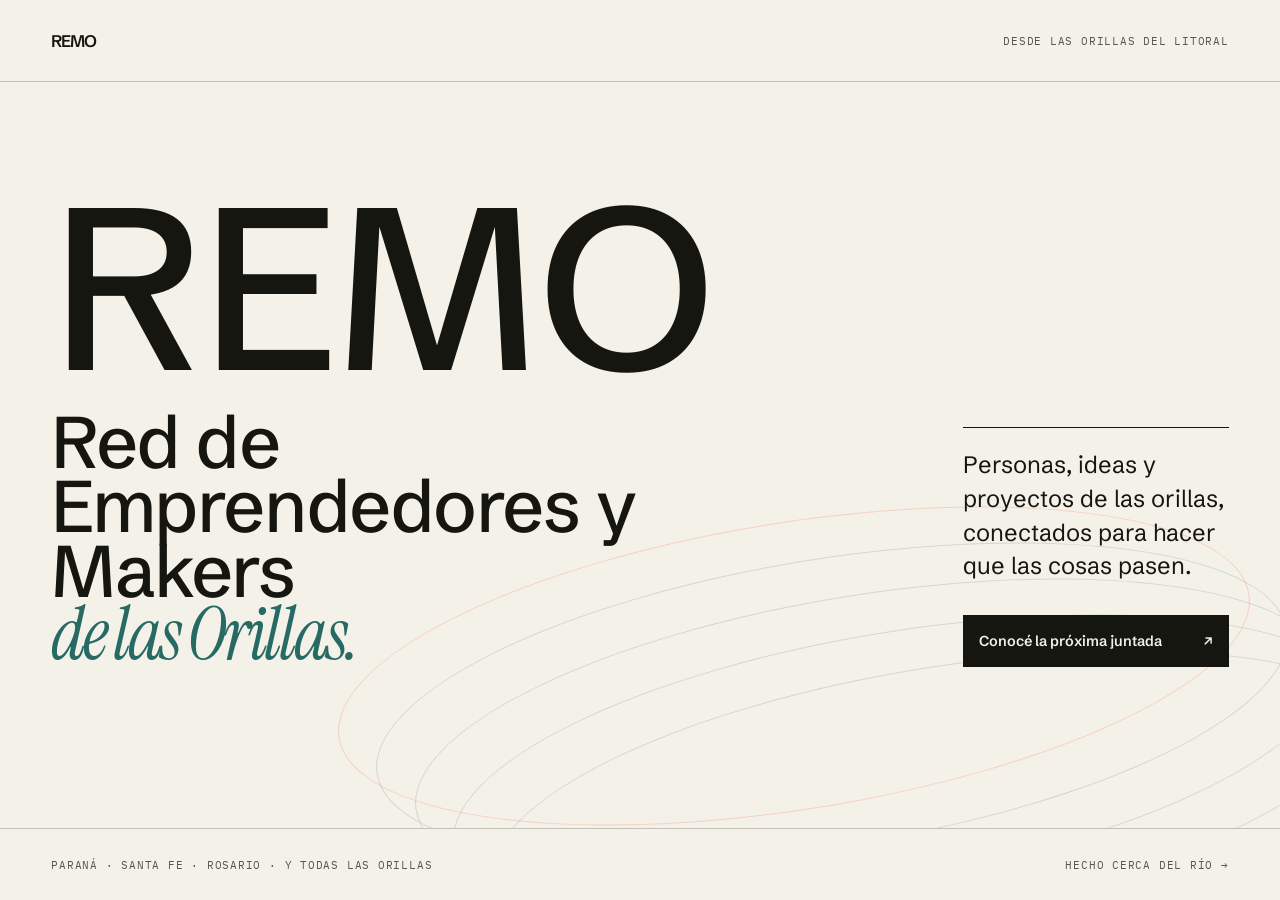
==== commit 36c86e28: "Simplify REMO coming soon landing" ====
--- a/index.html
+++ b/index.html
@@ -30,15 +30,8 @@
       </div>
 
       <section class="hero" aria-labelledby="hero-title">
-        <div class="status-line">
-          <span class="status-dot" aria-hidden="true"></span>
-          <p>Red en construcción</p>
-          <p class="status-number">01 — Próximamente</p>
-        </div>
-
         <div class="hero-grid">
           <div class="hero-copy">
-            <p class="eyebrow">Nos estamos encontrando</p>
             <h1 id="hero-title">
               <span class="hero-name">REMO</span>
               <span class="hero-tagline">Red de Emprendedores y Makers</span>
@@ -48,11 +41,8 @@
 
           <div class="hero-aside">
             <p class="intro">
-              Estamos preparando un espacio para conectar personas, ideas y proyectos
-              que nacen cerca del río.
-            </p>
-            <p class="aside-note">
-              La web está tomando forma.<br />La red ya empezó a moverse.
+              Personas, ideas y proyectos de las orillas, conectados para hacer que
+              las cosas pasen.
             </p>
             <a class="cowork-link" href="/cowork">
               <span>Conocé la próxima juntada</span>
--- a/assets/css/coming-soon.css
+++ b/assets/css/coming-soon.css
@@ -106,36 +106,8 @@
   display: grid;
   width: min(100%, 1600px);
   margin-inline: auto;
-  align-content: space-between;
+  align-content: center;
   padding: clamp(2rem, 5vh, 4.5rem) clamp(1.25rem, 4vw, 5rem) clamp(3rem, 8vh, 7rem);
-}
-
-.status-line {
-  display: grid;
-  grid-template-columns: auto 1fr auto;
-  gap: 0.7rem;
-  align-items: center;
-  font-family: var(--font-mono);
-  font-size: clamp(0.63rem, 0.6rem + 0.12vw, 0.72rem);
-  letter-spacing: 0.07em;
-  text-transform: uppercase;
-}
-
-.status-line p {
-  margin-bottom: 0;
-}
-
-.status-dot {
-  width: 8px;
-  height: 8px;
-  background: var(--signal);
-  border-radius: 50%;
-  box-shadow: 0 0 0 0 rgb(255 93 55 / 45%);
-  animation: pulse 2.4s ease-out infinite;
-}
-
-.status-number {
-  color: var(--soft-ink);
 }
 
 .hero-grid {
@@ -143,17 +115,6 @@
   grid-template-columns: minmax(0, 1.7fr) minmax(260px, 0.55fr);
   gap: clamp(2rem, 7vw, 8rem);
   align-items: end;
-  margin-top: clamp(5rem, 14vh, 11rem);
-}
-
-.eyebrow {
-  margin-bottom: clamp(1.1rem, 2vw, 1.8rem);
-  color: var(--river);
-  font-family: var(--font-mono);
-  font-size: clamp(0.68rem, 0.64rem + 0.18vw, 0.78rem);
-  font-weight: 500;
-  letter-spacing: 0.1em;
-  text-transform: uppercase;
 }
 
 h1 {
@@ -197,15 +158,6 @@
   margin-bottom: 2rem;
   font-size: clamp(1.15rem, 1rem + 0.6vw, 1.55rem);
   line-height: 1.42;
-}
-
-.aside-note {
-  margin-bottom: 2rem;
-  color: var(--soft-ink);
-  font-family: var(--font-serif);
-  font-size: clamp(1.2rem, 1.05rem + 0.55vw, 1.55rem);
-  font-style: italic;
-  line-height: 1.35;
 }
 
 .cowork-link {
@@ -285,16 +237,6 @@
   margin-bottom: 0;
 }
 
-@keyframes pulse {
-  70% {
-    box-shadow: 0 0 0 9px rgb(255 93 55 / 0%);
-  }
-
-  100% {
-    box-shadow: 0 0 0 0 rgb(255 93 55 / 0%);
-  }
-}
-
 @media (max-width: 820px) {
   .site-header {
     min-height: 68px;
@@ -312,15 +254,15 @@
   .hero-grid {
     grid-template-columns: 1fr;
     gap: 3rem;
-    margin-top: clamp(3.5rem, 9vh, 6rem);
   }
 
   .hero-name {
-    font-size: clamp(4.8rem, 25vw, 9rem);
+    font-size: clamp(4.5rem, 22vw, 8rem);
   }
 
   .hero-tagline {
-    font-size: clamp(2rem, 9.5vw, 4rem);
+    max-width: none;
+    font-size: clamp(2rem, 9.2vw, 4rem);
     letter-spacing: -0.045em;
   }
 
@@ -335,13 +277,8 @@
 
 @media (max-width: 520px) {
   .header-note,
-  .status-number,
   .site-footer p:last-child {
     display: none;
-  }
-
-  .status-line {
-    grid-template-columns: auto 1fr;
   }
 
   .site-footer {
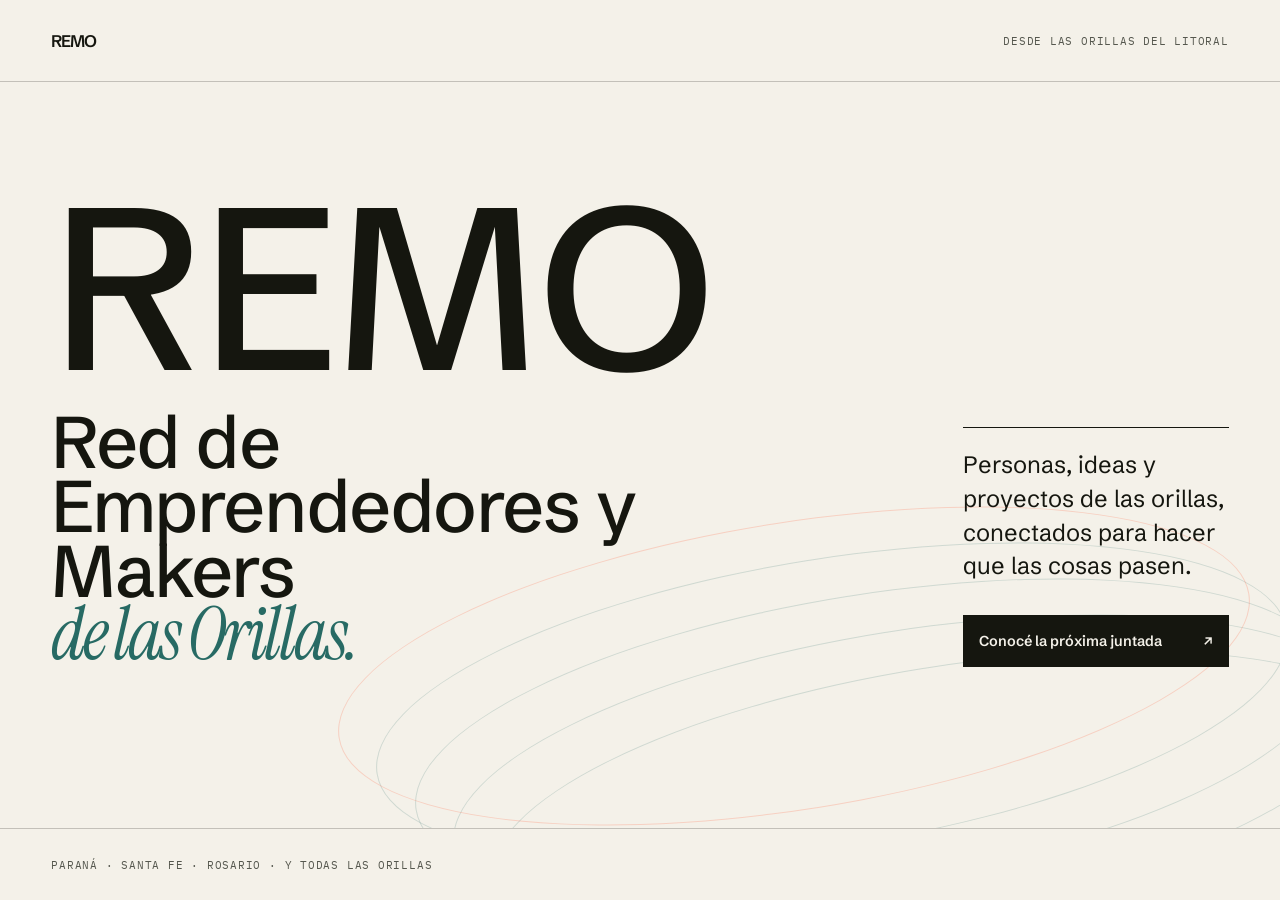
==== commit 70a9383a: "Remove river footer note" ====
--- a/index.html
+++ b/index.html
@@ -55,7 +55,6 @@
 
     <footer class="site-footer">
       <p>Paraná · Santa Fe · Rosario · y todas las orillas</p>
-      <p>Hecho cerca del río <span aria-hidden="true">→</span></p>
     </footer>
   </body>
 </html>
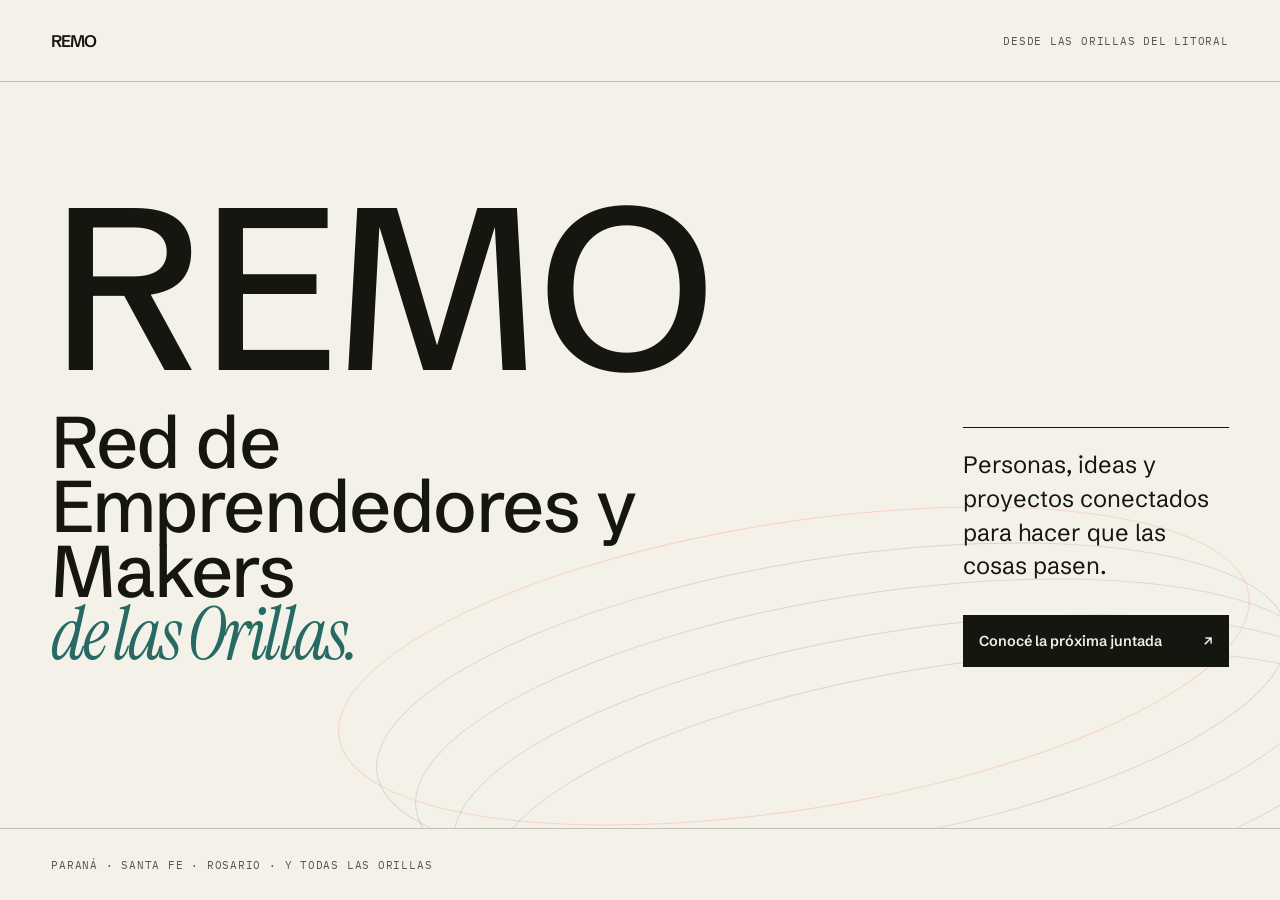
==== commit 45abb3b1: "Simplify landing intro copy" ====
--- a/index.html
+++ b/index.html
@@ -41,8 +41,7 @@
 
           <div class="hero-aside">
             <p class="intro">
-              Personas, ideas y proyectos de las orillas, conectados para hacer que
-              las cosas pasen.
+              Personas, ideas y proyectos conectados para hacer que las cosas pasen.
             </p>
             <a class="cowork-link" href="/cowork">
               <span>Conocé la próxima juntada</span>
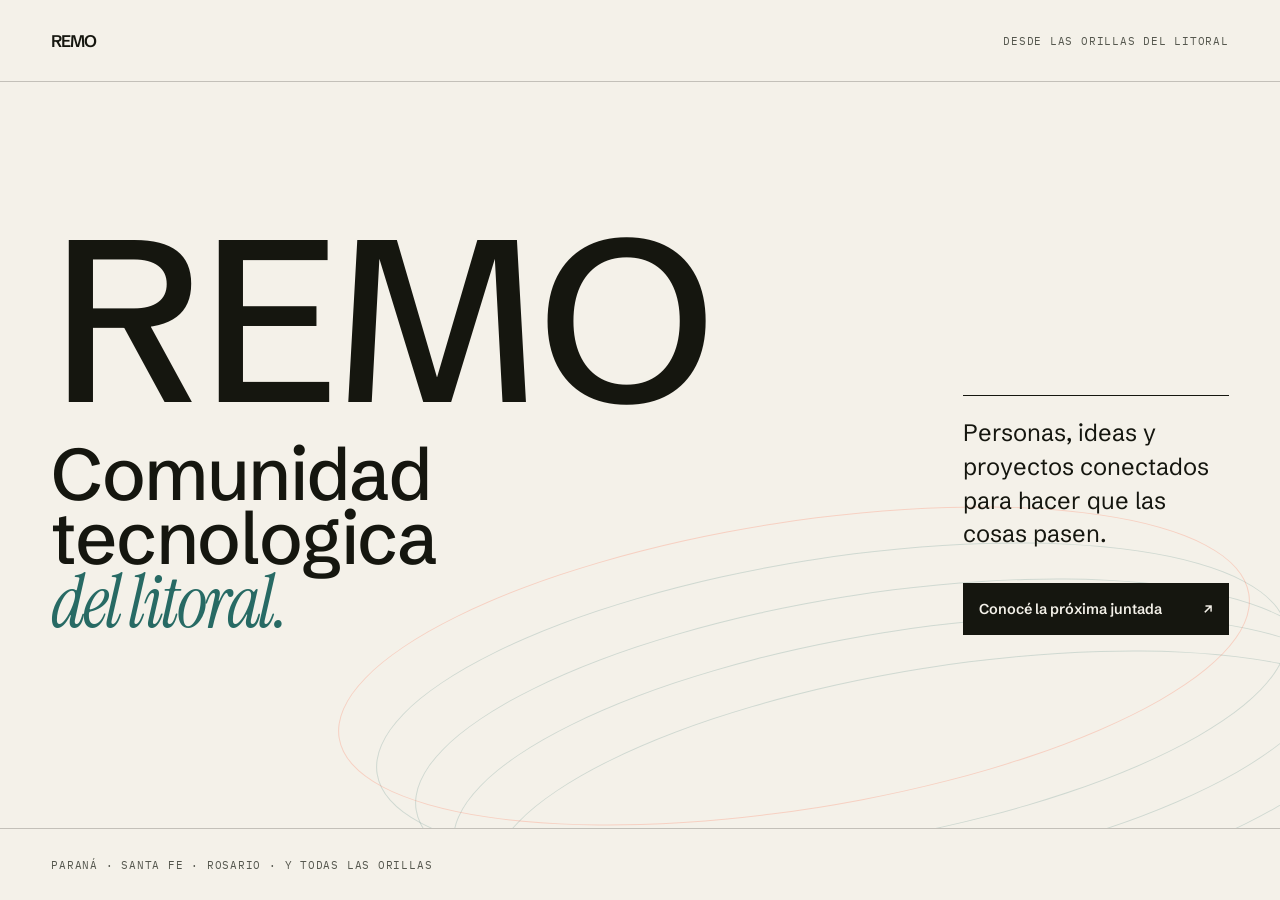
==== commit f2470f07: "Update REMO landing tagline" ====
--- a/index.html
+++ b/index.html
@@ -34,8 +34,8 @@
           <div class="hero-copy">
             <h1 id="hero-title">
               <span class="hero-name">REMO</span>
-              <span class="hero-tagline">Red de Emprendedores y Makers</span>
-              <span class="hero-tagline hero-tagline-serif">de las Orillas.</span>
+              <span class="hero-tagline">Comunidad tecnologica</span>
+              <span class="hero-tagline hero-tagline-serif">del litoral.</span>
             </h1>
           </div>
 
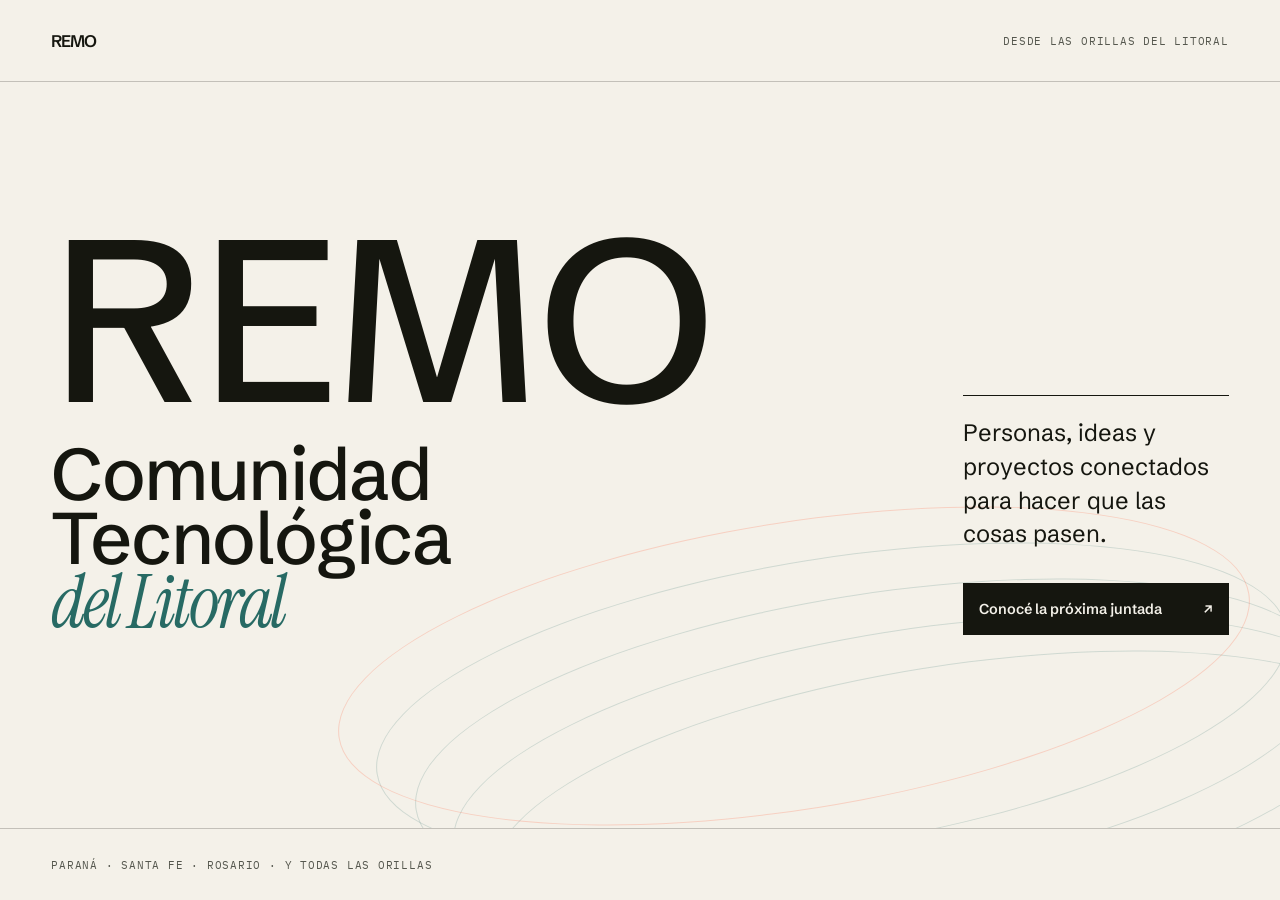
==== commit ddb0005f: "Fix REMO tagline spelling" ====
--- a/index.html
+++ b/index.html
@@ -34,8 +34,8 @@
           <div class="hero-copy">
             <h1 id="hero-title">
               <span class="hero-name">REMO</span>
-              <span class="hero-tagline">Comunidad tecnologica</span>
-              <span class="hero-tagline hero-tagline-serif">del litoral.</span>
+              <span class="hero-tagline">Comunidad Tecnológica</span>
+              <span class="hero-tagline hero-tagline-serif">del Litoral</span>
             </h1>
           </div>
 
